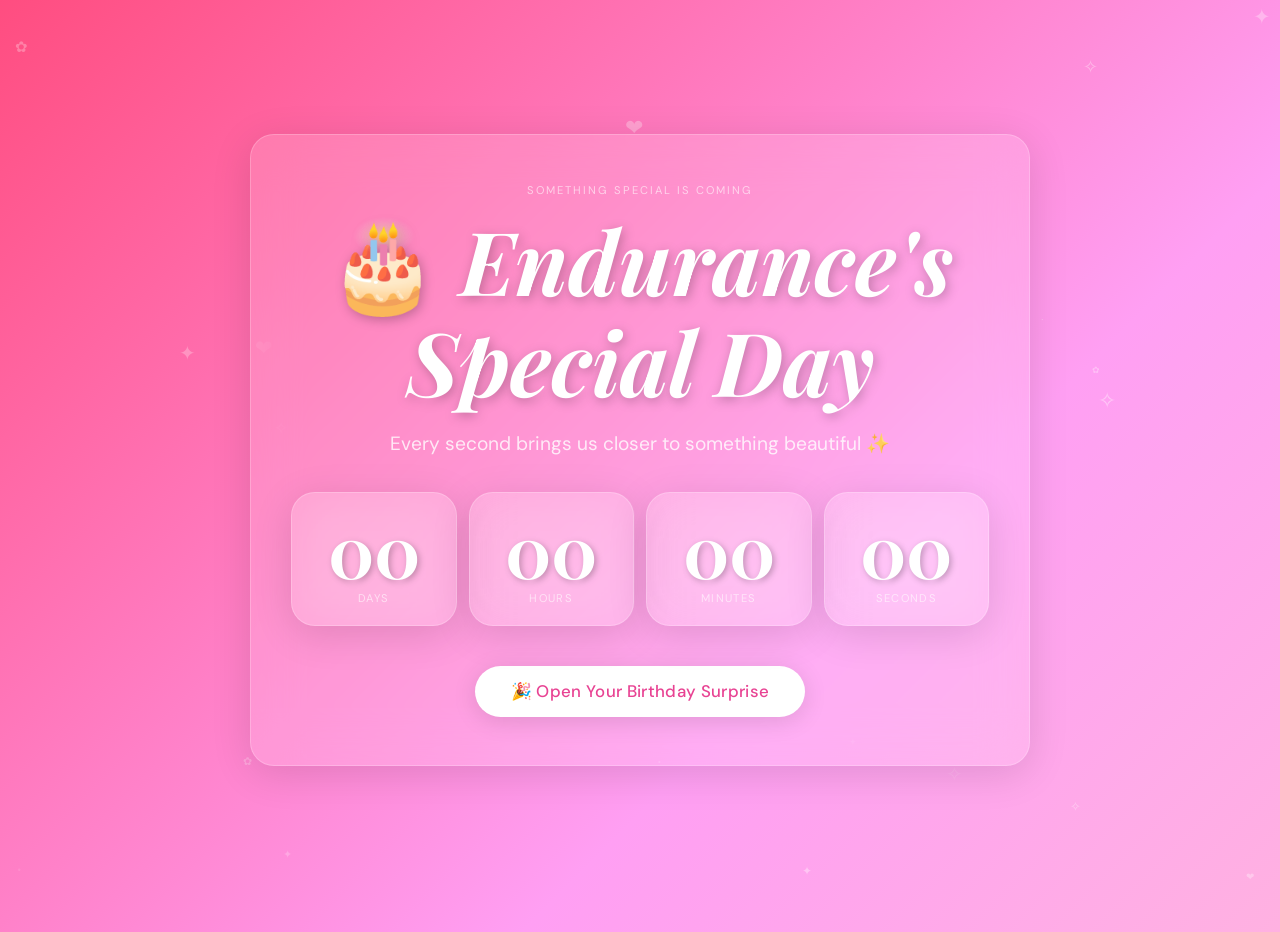
==== index.html @ 4feb328f "made some changes to the photo galary" ====
<!DOCTYPE html>
<html lang="en">
<head>
  <meta charset="UTF-8" />
  <meta name="viewport" content="width=device-width, initial-scale=1.0" />
  <title>Happy Birthday Endurance 🎂</title>
  <script src="https://cdn.tailwindcss.com"></script>
  <script src="https://cdn.jsdelivr.net/npm/canvas-confetti@1.9.3/dist/confetti.browser.min.js"></script>
  <link href="https://fonts.googleapis.com/css2?family=Playfair+Display:ital,wght@0,700;1,700&family=DM+Sans:wght@400;500&display=swap" rel="stylesheet" />
  <link rel="stylesheet" href="style.css" />
</head>
<body>

  <!-- ░░ BACKGROUND MUSIC ░░ -->
  <audio id="bgMusic" loop>
    <source src="assets/music.mp3" type="audio/mpeg" />
  </audio>

  <!-- ░░ PARTICLES LAYER (shared, always behind) ░░ -->
  <canvas id="particles" aria-hidden="true"></canvas>

  <!-- ░░ PAGE TRANSITION OVERLAY ░░ -->
  <div id="overlay" aria-hidden="true"></div>

  <!-- ░░ LIGHTBOX ░░ -->
  <div id="lightbox" aria-modal="true" role="dialog">
    <button id="lightbox-close" aria-label="Close">✕</button>
    <img id="lightbox-img" src="" alt="" />
    <p id="lightbox-caption"></p>
  </div>

  <!-- ════════════════════════════════════════
       VIEW 1 — COUNTDOWN
  ════════════════════════════════════════ -->
  <section id="view-countdown" class="view active">
    <div class="glass-card card-center">

      <p class="eyebrow">something special is coming</p>
      <h1 class="display-title">
        <span style="font-style:normal;">🎂</span> Endurance's<br/>Special Day
      </h1>
      <p class="subtitle">Every second brings us closer to something beautiful ✨</p>

      <div class="countdown-grid">
        <div class="clock-block glass-card">
          <span id="days" class="clock-num">00</span>
          <span class="clock-label">days</span>
        </div>
        <div class="clock-block glass-card">
          <span id="hours" class="clock-num">00</span>
          <span class="clock-label">hours</span>
        </div>
        <div class="clock-block glass-card">
          <span id="minutes" class="clock-num">00</span>
          <span class="clock-label">minutes</span>
        </div>
        <div class="clock-block glass-card pulse">
          <span id="seconds" class="clock-num">00</span>
          <span class="clock-label">seconds</span>
        </div>
      </div>

      <!-- Only visible on birthday -->
      <div id="enter-wrap" class="hidden" style="margin-top:2.5rem;">
        <button class="main-btn" onclick="App.go('reveal')">
          🎉 Open Your Birthday Surprise
        </button>
      </div>

    </div>
  </section>

  <!-- ════════════════════════════════════════
       VIEW 2 — REVEAL
  ════════════════════════════════════════ -->
  <section id="view-reveal" class="view">
    <div class="glass-card card-center text-center">

      <p class="eyebrow">today is the day</p>
      <h1 class="display-title hero-name">
        Happy Birthday,<br/>To The Love Of My Life <span style="font-style:normal;">❤️</span>
      </h1>
      <p class="subtitle" style="max-width:520px; margin: 0 auto 2.5rem;">
        You deserve every good thing this world has to offer.
        Today is entirely, beautifully yours.
      </p>
      <button class="main-btn" onclick="App.go('memories')">
        Open Your Surprise ✨
      </button>

    </div>
  </section>

  <!-- ════════════════════════════════════════
       VIEW 3 — MEMORY CARDS
  ════════════════════════════════════════ -->
  <section id="view-memories" class="view">
    <div class="view-inner">

      <p class="eyebrow text-center">a few things worth saying</p>
      <h2 class="section-title text-center">Beautiful Things About You ✨</h2>

      <div class="cards-grid">

        <div class="memory-card glass-card stagger-1">
          <span class="card-emoji">💖</span>
          <h3 class="card-heading">Your Smile</h3>
          <p class="card-body">Your smile isn't just something I see, it's something I feel. It has this quiet way of softening everything around it, like the world pauses for a second just to admire it. It's honest, rare, and effortlessly beautiful, the kind of smile that makes someone remember you even in your absence. ❤️</p>
        </div>

        <div class="memory-card glass-card stagger-2">
          <span class="card-emoji">🌸</span>
          <h3 class="card-heading">Your Heart</h3>
          <p class="card-body">You have a heart that loves deeply and cares sincerely, and that's rare. In a world where people pretend so much, you remain genuine, kind, and effortlessly beautiful from the inside out.</p>
        </div>

        <div class="memory-card glass-card stagger-3">
          <span class="card-emoji">✨</span>
          <h3 class="card-heading">Your Future</h3>
          <p class="card-body">There's something about you that makes me certain your future will be amazing. You deserve a life filled with happiness, success, peace, and the kind of love that never makes you question your worth.</p>
        </div>

        <div class="memory-card glass-card stagger-4">
          <span class="card-emoji">💪</span>
          <h3 class="card-heading">Your Strength</h3>
          <p class="card-body">You are stronger than you think. Even when life tests you, you still find a way to rise, to smile, and to keep moving forward. That strength in you is quietly inspiring.</p>
        </div>

        <div class="memory-card glass-card stagger-5">
          <span class="card-emoji">🤣</span>
          <h3 class="card-heading">Your Humour</h3>
          <p class="card-body">One thing about you? You make life feel easy. Your humour, your playful energy, and the way you make me laugh create moments I never want to forget.</p>
        </div>

        <div class="memory-card glass-card stagger-6">
          <span class="card-emoji">🎂</span>
          <h3 class="card-heading">Simply You</h3>
          <p class="card-body">And beyond all these things, simply you. The way you exist, love, smile, think, and care makes you unforgettable. There's nobody else like you, Agbo. ❤️</p>
        </div>

      </div>

      <div class="text-center" style="margin-top: 3rem;">
        <button class="main-btn" onclick="App.go('gallery')">
          Continue the Journey 📸
        </button>
      </div>

    </div>
  </section>

  <!-- ════════════════════════════════════════
       VIEW 4 — PHOTO GALLERY
  ════════════════════════════════════════ -->
  <section id="view-gallery" class="view">
    <div class="view-inner">

      <p class="eyebrow text-center">a walk down memory lane</p>
      <h2 class="section-title text-center">Few Of My Favourite Photos Of You <span style="font-style:normal;">📸</span></h2>

      <div class="gallery-grid">

        <div class="polaroid glass-card stagger-1" style="--rotate: -3deg;">
          <img src="./birthday pics/IMG-20260113-WA0033.jpg" alt="Memory 1" />
          <p class="polaroid-caption">Most beautiful girl in the world <span style="font-style:normal;">🥰</span></p>
        </div>

        <div class="polaroid glass-card stagger-2" style="--rotate: 2deg;">
          <img src="./birthday pics/IMG-20251225-WA0008~2.jpg" alt="Memory 2" />
          <p class="polaroid-caption">Smiles that last forever <span style="font-style:normal;">✨</span></p>
        </div>

        <div class="polaroid glass-card stagger-3" style="--rotate: -1.5deg;">
          <img src="./birthday pics/IMG-20250411-WA0018.jpg" alt="Memory 3" />
          <p class="polaroid-caption">Lol, what were you looking at? <span style="font-style:normal;">🤣</span></p>
        </div>

        <div class="polaroid glass-card stagger-4" style="--rotate: 3deg;">
          <img src="./birthday pics/IMG-20251210-WA0012.jpg" alt="Memory 4" />
          <p class="polaroid-caption">Still my favourite picture <span style="font-style:normal;">🌹</span></p>
        </div>

        <div class="polaroid glass-card stagger-5" style="--rotate: -2deg;">
          <img src="./birthday pics/IMG-20260410-WA0002~2-2.jpg" alt="Memory 5" />
          <p class="polaroid-caption">I have this as your contact photo <span style="font-style:normal;">❤️</span></p>
        </div>

        <div class="polaroid glass-card stagger-6" style="--rotate: 1deg;">
          <img src="./birthday pics/IMG-20260522-WA0003~2.jpg" alt="Memory 6" />
          <p class="polaroid-caption">Just do your thing babe, there's nobody hotter <span style="font-style:normal;">😘</span></p>
        </div>

        <div class="polaroid glass-card stagger-6" style="--rotate: 1deg;">
          <img src="./birthday pics/IMG-20260522-WA0003~2.jpg" alt="Memory 6" />
          <p class="polaroid-caption">Just do your thing babe, there's nobody hotter <span style="font-style:normal;">😘</span></p>
        </div>

        <div class="polaroid glass-card stagger-6" style="--rotate: 1deg;">
          <img src="./birthday pics/IMG-20260522-WA0003~2.jpg" alt="Memory 6" />
          <p class="polaroid-caption">Just do your thing babe, there's nobody hotter <span style="font-style:normal;">😘</span></p>
        </div>

      </div>

      <div class="text-center" style="margin-top: 3.5rem;">
        <button class="main-btn" onclick="App.go('letter')">
          One Last Thing 💌
        </button>
      </div>

    </div>
  </section>

  <!-- ════════════════════════════════════════
       VIEW 5 — FINAL LETTER
  ════════════════════════════════════════ -->
  <section id="view-letter" class="view letter-view">
    <div class="glass-card card-center text-center letter-card">

      <p class="eyebrow">from me, to you</p>
      <h2 class="section-title">A Little Note <span style="font-style:normal;">💌</span></h2>

      <div class="letter-body">
        <p>I want this to be simple and honest, from me to you.</p>
        <p>
          Out of everyone I've ever met, you're the one who stands out
          in a way I can't ignore or replace. You're my one and only,
          not just because of how you look, but because of how you make
          me feel when I talk to you, think about you, or even just
          see you happy.
        </p>
        <p>I choose you, genuinely and consistently. And I don't say that lightly.</p>
        <p>
          You mean so much to me, and I hope today reminds you
          just how special you are, not just to the world,
          but to me especially. <span style="font-style:normal;">❤️🎂</span>
        </p>
        <p>Happy Birthday <span style="font-style:normal;">❤️</span></p>
      </div>

      <p class="letter-sign">with love, always<br/>Kelvin <span style="font-style:normal;">❤️</span></p>

      <button class="main-btn ghost-btn" style="margin-top:2.5rem;" onclick="App.celebrate()">
        🎊 Celebrate Again!
      </button>

    </div>
  </section>

  <script src="app.js"></script>
</body>
</html>
---- style.css ----
/* ═══════════════════════════════════════════
   RESET & BASE
═══════════════════════════════════════════ */
*, *::before, *::after {
  margin: 0;
  padding: 0;
  box-sizing: border-box;
  -webkit-tap-highlight-color: transparent;
}

:root {
  --font-display: 'Playfair Display', Georgia, serif;
  --font-body:    'DM Sans', system-ui, sans-serif;
  --glass-bg:     rgba(255, 255, 255, 0.15);
  --glass-border: rgba(255, 255, 255, 0.22);
  --glass-blur:   blur(24px);
  --white:        #ffffff;
  --white-80:     rgba(255, 255, 255, 0.8);
  --white-60:     rgba(255, 255, 255, 0.6);
  --white-40:     rgba(255, 255, 255, 0.4);
  --shadow:       0 8px 40px rgba(0, 0, 0, 0.12);
  --transition:   0.55s cubic-bezier(0.4, 0, 0.2, 1);
}

html {
  scroll-behavior: smooth;
  -webkit-text-size-adjust: 100%;
}

body {
  font-family: var(--font-body);
  background: linear-gradient(-45deg, #ff6b9d, #ff8fab, #ffb3c6, #ff6b6b, #ffc2d1, #ff9ff3, #ff4d80);
  background-size: 400% 400%;
  animation: gradientShift 15s ease infinite;
  min-height: 100vh;
  min-height: 100dvh;
  overflow-x: hidden;
}

@keyframes gradientShift {
  0%   { background-position: 0% 50%; }
  50%  { background-position: 100% 50%; }
  100% { background-position: 0% 50%; }
}


/* ═══════════════════════════════════════════
   PARTICLES CANVAS
═══════════════════════════════════════════ */
#particles {
  position: fixed;
  inset: 0;
  pointer-events: none;
  z-index: 0;
}


/* ═══════════════════════════════════════════
   PAGE TRANSITION OVERLAY
═══════════════════════════════════════════ */
#overlay {
  position: fixed;
  inset: 0;
  background: rgba(255, 255, 255, 0);
  pointer-events: none;
  z-index: 100;
  transition: background 0.35s ease;
}

#overlay.flash {
  background: rgba(255, 255, 255, 0.55);
}


/* ═══════════════════════════════════════════
   VIEW SYSTEM
═══════════════════════════════════════════ */
.view {
  position: absolute;
  inset: 0;
  min-height: 100vh;
  min-height: 100dvh;
  display: flex;
  align-items: center;
  justify-content: center;
  padding: 1.5rem 1rem;
  padding-left:  max(1rem, env(safe-area-inset-left));
  padding-right: max(1rem, env(safe-area-inset-right));
  z-index: 1;
  opacity: 0;
  transform: translateY(32px);
  pointer-events: none;
  transition: opacity var(--transition), transform var(--transition);
  overflow-y: auto;
  overflow-x: hidden;
  -webkit-overflow-scrolling: touch;
}

.view.active {
  opacity: 1;
  transform: translateY(0);
  pointer-events: auto;
}

.view.exit {
  opacity: 0;
  transform: translateY(-32px);
  pointer-events: none;
}

#view-memories,
#view-gallery {
  align-items: flex-start;
  padding-top: 3rem;
  padding-bottom: 5rem;
}


/* ═══════════════════════════════════════════
   GLASSMORPHISM CARD
═══════════════════════════════════════════ */
.glass-card {
  background: var(--glass-bg);
  backdrop-filter: var(--glass-blur);
  -webkit-backdrop-filter: var(--glass-blur);
  border-radius: 24px;
  border: 1px solid var(--glass-border);
  box-shadow: var(--shadow);
}

.card-center {
  width: 100%;
  max-width: 780px;
  padding: 3rem 2.5rem;
  text-align: center;
}

.view-inner {
  width: 100%;
  max-width: 1100px;
}


/* ═══════════════════════════════════════════
   TYPOGRAPHY
═══════════════════════════════════════════ */
.eyebrow {
  font-family: var(--font-body);
  font-size: 0.7rem;
  letter-spacing: 0.18em;
  text-transform: uppercase;
  color: var(--white-60);
  margin-bottom: 0.75rem;
}

.display-title {
  font-family: var(--font-display);
  font-style: italic;
  font-size: clamp(2rem, 7vw, 5.5rem);
  color: var(--white);
  text-shadow: 2px 3px 12px rgba(0,0,0,0.25);
  line-height: 1.15;
  margin-bottom: 1rem;
}

.hero-name {
  font-size: clamp(2.2rem, 8vw, 6.5rem);
}

.section-title {
  font-family: var(--font-display);
  font-style: italic;
  font-size: clamp(1.6rem, 5vw, 3.2rem);
  color: var(--white);
  text-shadow: 2px 2px 8px rgba(0,0,0,0.2);
  margin-bottom: 2rem;
  line-height: 1.2;
}

.subtitle {
  font-size: clamp(0.95rem, 2.5vw, 1.2rem);
  color: var(--white-80);
  line-height: 1.7;
  margin-bottom: 2rem;
}


/* ═══════════════════════════════════════════
   COUNTDOWN
═══════════════════════════════════════════ */
.countdown-grid {
  display: grid;
  grid-template-columns: repeat(4, 1fr);
  gap: 0.75rem;
  margin-top: 0.5rem;
}

.clock-block {
  display: flex;
  flex-direction: column;
  align-items: center;
  justify-content: center;
  padding: 1.25rem 0.5rem;
  gap: 0.35rem;
}

.clock-num {
  font-family: var(--font-display);
  font-size: clamp(2rem, 8vw, 4.5rem);
  color: var(--white);
  text-shadow: 2px 2px 6px rgba(0,0,0,0.25);
  line-height: 1;
  font-weight: 700;
}

.clock-label {
  font-size: clamp(0.55rem, 1.5vw, 0.7rem);
  letter-spacing: 0.12em;
  text-transform: uppercase;
  color: var(--white-60);
}

.pulse .clock-num {
  animation: pulse 2s ease-in-out infinite;
}

@keyframes pulse {
  0%, 100% { opacity: 1; }
  50%       { opacity: 0.65; }
}

.float {
  animation: float 4s ease-in-out infinite;
}

@keyframes float {
  0%, 100% { transform: translateY(0); }
  50%       { transform: translateY(-10px); }
}


/* ═══════════════════════════════════════════
   BUTTONS
═══════════════════════════════════════════ */
.main-btn {
  display: inline-block;
  background: var(--white);
  color: #e84393;
  padding: 0.9rem 2.25rem;
  min-height: 48px;
  border-radius: 999px;
  font-family: var(--font-body);
  font-size: clamp(0.95rem, 2.5vw, 1.05rem);
  font-weight: 500;
  letter-spacing: 0.02em;
  border: none;
  cursor: pointer;
  box-shadow: 0 4px 24px rgba(0,0,0,0.12);
  transition: transform 0.25s ease, box-shadow 0.25s ease;
  white-space: nowrap;
}

@media (hover: hover) {
  .main-btn:hover {
    transform: scale(1.06) translateY(-2px);
    box-shadow: 0 8px 32px rgba(0,0,0,0.18);
  }
}

.main-btn:active {
  transform: scale(0.96);
}

.ghost-btn {
  background: rgba(255,255,255,0.2);
  color: var(--white);
  border: 1.5px solid rgba(255,255,255,0.4);
}

@media (hover: hover) {
  .ghost-btn:hover {
    background: rgba(255,255,255,0.32);
  }
}

.hidden {
  display: none !important;
}


/* ═══════════════════════════════════════════
   MEMORY CARDS
═══════════════════════════════════════════ */
.cards-grid {
  display: grid;
  grid-template-columns: repeat(auto-fit, minmax(min(280px, 100%), 1fr));
  gap: 1.25rem;
}

.memory-card {
  padding: 1.75rem 1.5rem;
  text-align: center;
  color: var(--white);
  opacity: 0;
  transform: translateY(24px);
  transition: transform 0.35s ease, box-shadow 0.35s ease, opacity 0.5s ease;
}

.memory-card.visible {
  opacity: 1;
  transform: translateY(0);
}

@media (hover: hover) {
  .memory-card:hover {
    transform: translateY(-8px) scale(1.02);
    box-shadow: 0 16px 48px rgba(0,0,0,0.18);
  }
}

.card-emoji {
  display: block;
  font-size: 2.5rem;
  margin-bottom: 0.75rem;
}

.card-heading {
  font-family: var(--font-display);
  font-style: italic;
  font-size: clamp(1.2rem, 3.5vw, 1.5rem);
  color: var(--white);
  margin-bottom: 0.6rem;
}

.card-body {
  font-size: clamp(0.875rem, 2vw, 0.95rem);
  color: var(--white-80);
  line-height: 1.75;
}

.stagger-1 { transition-delay: 0.05s; }
.stagger-2 { transition-delay: 0.15s; }
.stagger-3 { transition-delay: 0.25s; }
.stagger-4 { transition-delay: 0.35s; }
.stagger-5 { transition-delay: 0.45s; }
.stagger-6 { transition-delay: 0.55s; }


/* ═══════════════════════════════════════════
   PHOTO GALLERY — POLAROID STYLE
═══════════════════════════════════════════ */
.gallery-grid {
  display: grid;
  grid-template-columns: repeat(auto-fit, minmax(min(240px, 100%), 1fr));
  gap: 1.5rem;
}

.polaroid {
  padding: 0.875rem 0.875rem 1.25rem;
  transform: rotate(var(--rotate, 0deg));
  opacity: 0;
  transition: transform 0.4s ease, box-shadow 0.4s ease, opacity 0.5s ease;
  will-change: transform;
  cursor: pointer;
}

.polaroid.visible {
  opacity: 1;
}

@media (hover: hover) {
  .polaroid:hover {
    transform: rotate(0deg) scale(1.05) translateY(-6px);
    box-shadow: 0 20px 56px rgba(0,0,0,0.22);
    z-index: 2;
  }
}

.polaroid:active {
  transform: rotate(0deg) scale(0.97);
}

/* The actual photo inside a polaroid */
.polaroid img {
  width: 100%;
  aspect-ratio: 4/3;
  border-radius: 12px;
  object-fit: cover;
  display: block;
}

/* Placeholder when no real photo yet */
.photo-placeholder {
  width: 100%;
  aspect-ratio: 4/3;
  background: rgba(255,255,255,0.1);
  display: flex;
  flex-direction: column;
  align-items: center;
  justify-content: center;
  gap: 0.5rem;
  font-size: 2rem;
  border-radius: 12px;
}

.photo-placeholder span {
  font-size: 0.65rem;
  font-family: var(--font-body);
  color: var(--white-60);
  letter-spacing: 0.1em;
}

.polaroid-caption {
  color: var(--white-80);
  font-size: 0.875rem;
  text-align: center;
  margin-top: 0.875rem;
  font-style: italic;
  line-height: 1.5;
}


/* ═══════════════════════════════════════════
   LIGHTBOX
═══════════════════════════════════════════ */
#lightbox {
  position: fixed;
  inset: 0;
  background: rgba(0, 0, 0, 0.92);
  z-index: 200;
  display: flex;
  flex-direction: column;
  align-items: center;
  justify-content: center;
  padding: 2rem 1.5rem;
  gap: 1rem;
  opacity: 0;
  pointer-events: none;
  transition: opacity 0.3s ease;
}

#lightbox.open {
  opacity: 1;
  pointer-events: auto;
}

#lightbox-img {
  max-width: 100%;
  max-height: 75vh;
  border-radius: 16px;
  object-fit: contain;
  box-shadow: 0 8px 60px rgba(0,0,0,0.6);
  transform: scale(0.92);
  transition: transform 0.35s cubic-bezier(0.34, 1.56, 0.64, 1);
}

#lightbox.open #lightbox-img {
  transform: scale(1);
}

#lightbox-caption {
  color: rgba(255,255,255,0.75);
  font-family: var(--font-display);
  font-style: italic;
  font-size: 1rem;
  text-align: center;
}

#lightbox-close {
  position: absolute;
  top: 1.25rem;
  right: 1.5rem;
  background: rgba(255,255,255,0.15);
  border: 1px solid rgba(255,255,255,0.25);
  color: white;
  font-size: 1.1rem;
  width: 44px;
  height: 44px;
  border-radius: 50%;
  cursor: pointer;
  display: flex;
  align-items: center;
  justify-content: center;
  transition: background 0.2s ease;
}

#lightbox-close:hover {
  background: rgba(255,255,255,0.28);
}


/* ═══════════════════════════════════════════
   FINAL LETTER
═══════════════════════════════════════════ */
.letter-view {
  /* Slight dim overlay to calm the energy */
  background: rgba(0,0,0,0.15);
}

.letter-card {
  max-width: 640px;
}

.letter-body {
  display: flex;
  flex-direction: column;
  gap: 1.5rem;
  margin: 1rem 0 0.5rem;
}

.letter-body p {
  font-family: var(--font-display);
  font-style: italic;
  font-size: clamp(1.1rem, 2.5vw, 1.4rem);
  color: var(--white);
  line-height: 1.4;
  text-shadow: 1px 1px 4px rgba(0,0,0,0.2);
}

.letter-sign {
  font-family: var(--font-display);
  font-style: italic;
  font-size: 1.1rem;
  color: var(--white-60);
  margin-top: 2rem;
}


/* ═══════════════════════════════════════════
   RESPONSIVE — MOBILE
═══════════════════════════════════════════ */

/* Small phones */
@media (max-width: 380px) {
  .card-center { padding: 2rem 1.25rem; border-radius: 18px; }
  .countdown-grid { gap: 0.5rem; }
  .clock-block { padding: 1rem 0.25rem; }
  .main-btn { padding: 0.875rem 1.5rem; font-size: 0.9rem; }
}

/* Regular phones */
@media (max-width: 640px) {
  .card-center { padding: 2.25rem 1.5rem; }
  .cards-grid { grid-template-columns: 1fr; }
  .gallery-grid { grid-template-columns: 1fr 1fr; gap: 0.875rem; }
  .polaroid { --rotate: 0deg !important; }
  #view-memories, #view-gallery { padding-top: 2rem; padding-bottom: 4rem; }
  .letter-body { text-align: center; }
  .letter-sign { text-align: center; }
}

/* Landscape phones */
@media (max-height: 500px) and (orientation: landscape) {
  .view { align-items: flex-start; padding-top: 1.5rem; padding-bottom: 2rem; }
  .display-title { font-size: clamp(1.6rem, 5vw, 3rem); margin-bottom: 0.5rem; }
  .subtitle { margin-bottom: 1rem; }
  .countdown-grid { gap: 0.5rem; }
  .clock-block { padding: 0.75rem 0.5rem; }
}
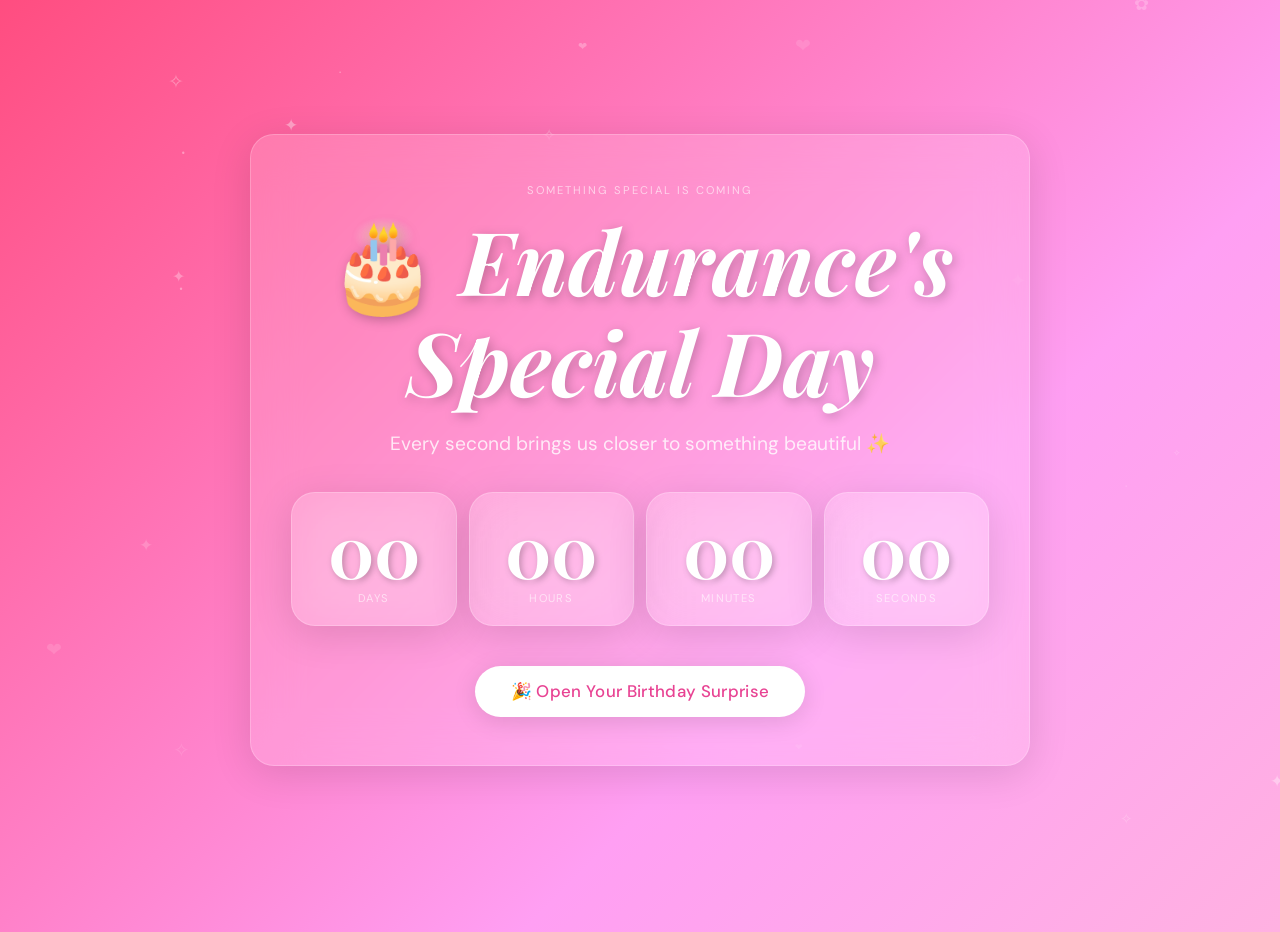
==== commit da635050: "made some few changes and added a temporal song" ====
--- a/index.html
+++ b/index.html
@@ -13,7 +13,7 @@
 
   <!-- ░░ BACKGROUND MUSIC ░░ -->
   <audio id="bgMusic" loop>
-    <source src="assets/music.mp3" type="audio/mpeg" />
+    <source src="assets/Rybeena - Spaghetti.mp3" type="audio/mpeg" />
   </audio>
 
   <!-- ░░ PARTICLES LAYER (shared, always behind) ░░ -->
@@ -191,13 +191,13 @@
         </div>
 
         <div class="polaroid glass-card stagger-6" style="--rotate: 1deg;">
-          <img src="./birthday pics/IMG-20260522-WA0003~2.jpg" alt="Memory 6" />
-          <p class="polaroid-caption">Just do your thing babe, there's nobody hotter <span style="font-style:normal;">😘</span></p>
+          <img src="./birthday pics/IMG-20260124-WA0047.jpg" alt="Memory 7" />
+          <p class="polaroid-caption">Soft heart, strong mind, beautiful soul <span style="font-style:normal;">👸🏽</span></p>
         </div>
 
         <div class="polaroid glass-card stagger-6" style="--rotate: 1deg;">
-          <img src="./birthday pics/IMG-20260522-WA0003~2.jpg" alt="Memory 6" />
-          <p class="polaroid-caption">Just do your thing babe, there's nobody hotter <span style="font-style:normal;">😘</span></p>
+          <img src="./birthday pics/IMG-20250216-WA0014.jpg" alt="Memory 8" />
+          <p class="polaroid-caption">Lol, you know i had to throw this one in here <span style="font-style:normal;">😜</span></p>
         </div>
 
       </div>
@@ -235,14 +235,19 @@
           just how special you are, not just to the world,
           but to me especially. <span style="font-style:normal;">❤️🎂</span>
         </p>
-        <p>Happy Birthday <span style="font-style:normal;">❤️</span></p>
+        <p>Happy Birthday My Love <span style="font-style:normal;">❤️</span></p>
       </div>
 
       <p class="letter-sign">with love, always<br/>Kelvin <span style="font-style:normal;">❤️</span></p>
 
-      <button class="main-btn ghost-btn" style="margin-top:2.5rem;" onclick="App.celebrate()">
-        🎊 Celebrate Again!
-      </button>
+      <div style="margin-top:2.5rem; display:flex; flex-wrap:wrap; gap:1rem; justify-content:center;">
+        <button class="main-btn ghost-btn" id="musicToggle" onclick="App.toggleMusic()">
+          ⏸ Pause Music
+        </button>
+        <button class="main-btn ghost-btn" onclick="App.celebrate()">
+          🎊 Celebrate Again!
+        </button>
+      </div>
 
     </div>
   </section>
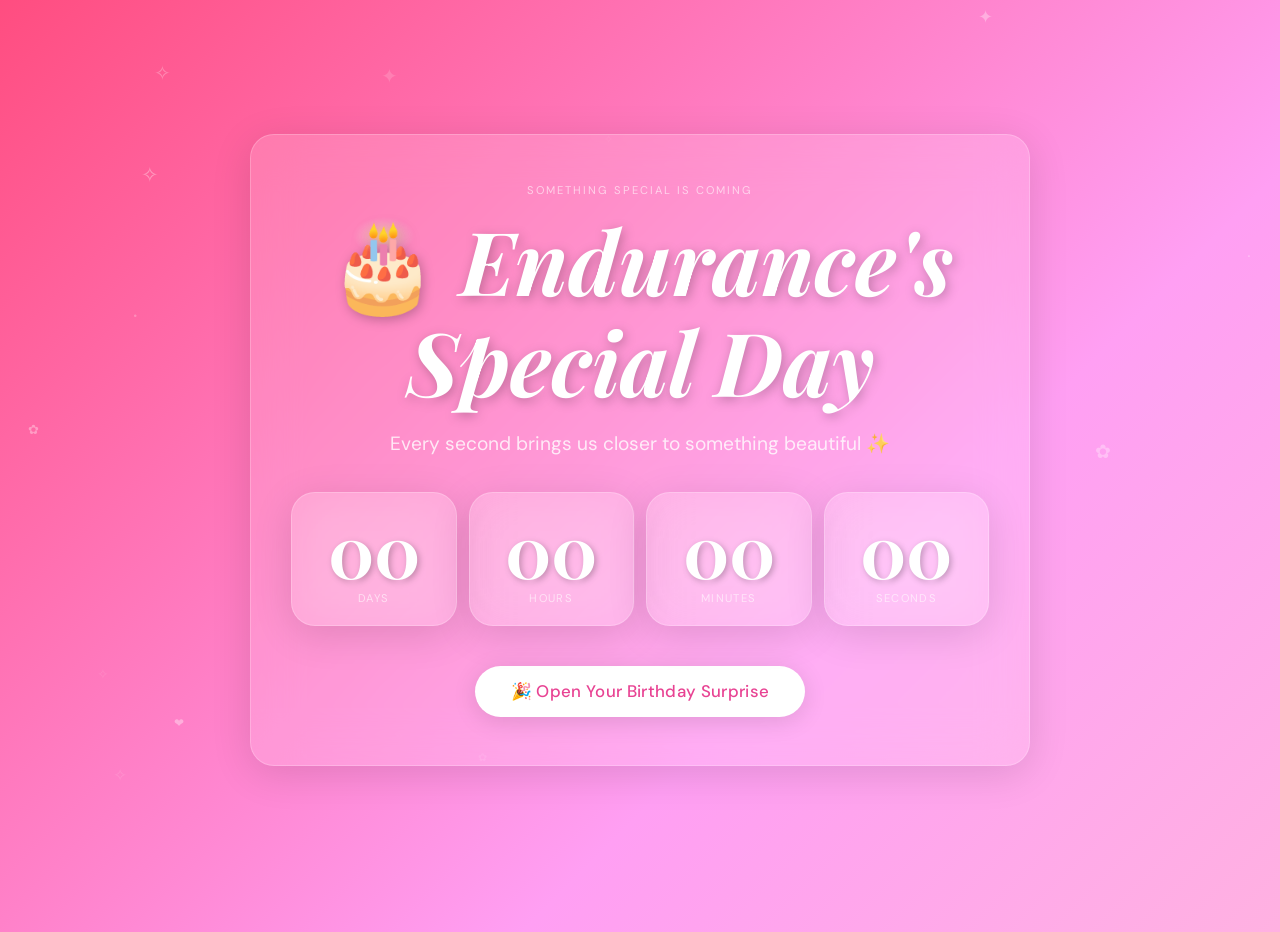
==== commit 0fb82f75: "removed the loop in the music" ====
--- a/index.html
+++ b/index.html
@@ -12,7 +12,7 @@
 <body>
 
   <!-- ░░ BACKGROUND MUSIC ░░ -->
-  <audio id="bgMusic" loop>
+  <audio id="bgMusic">
     <source src="assets/Rybeena - Spaghetti.mp3" type="audio/mpeg" />
   </audio>
 
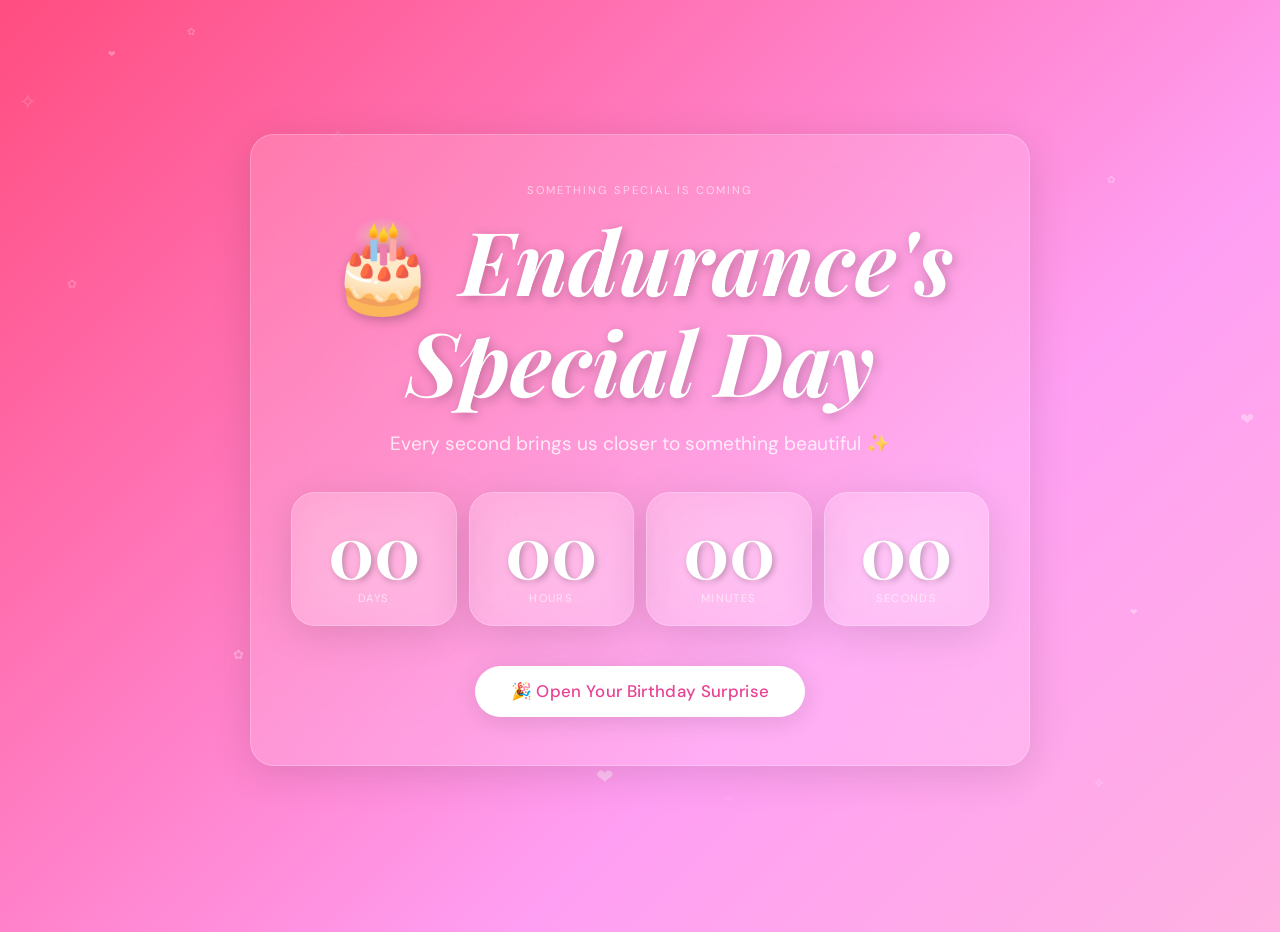
==== commit 48936ea0: "fixed the viewport issue with the last page" ====
--- a/index.html
+++ b/index.html
@@ -12,9 +12,9 @@
 <body>
 
   <!-- ░░ BACKGROUND MUSIC ░░ -->
-  <audio id="bgMusic">
+  <!-- <audio id="bgMusic">
     <source src="assets/Rybeena - Spaghetti.mp3" type="audio/mpeg" />
-  </audio>
+  </audio> -->
 
   <!-- ░░ PARTICLES LAYER (shared, always behind) ░░ -->
   <canvas id="particles" aria-hidden="true"></canvas>
@@ -240,7 +240,7 @@
 
       <p class="letter-sign">with love, always<br/>Kelvin <span style="font-style:normal;">❤️</span></p>
 
-      <div style="margin-top:2.5rem; display:flex; flex-wrap:wrap; gap:1rem; justify-content:center;">
+      <div style="margin-top:2rem; display:flex; flex-wrap:wrap; gap:0.5rem; justify-content:center;">
         <button class="main-btn ghost-btn" id="musicToggle" onclick="App.toggleMusic()">
           ⏸ Pause Music
         </button>
--- a/style.css
+++ b/style.css
@@ -504,7 +504,7 @@
 .letter-body {
   display: flex;
   flex-direction: column;
-  gap: 1.5rem;
+  gap: 1.1rem;
   margin: 1rem 0 0.5rem;
 }
 
@@ -540,7 +540,7 @@
 
 /* Regular phones */
 @media (max-width: 640px) {
-  .card-center { padding: 2.25rem 1.5rem; }
+  .card-center { padding: 2rem 1rem; }
   .cards-grid { grid-template-columns: 1fr; }
   .gallery-grid { grid-template-columns: 1fr 1fr; gap: 0.875rem; }
   .polaroid { --rotate: 0deg !important; }
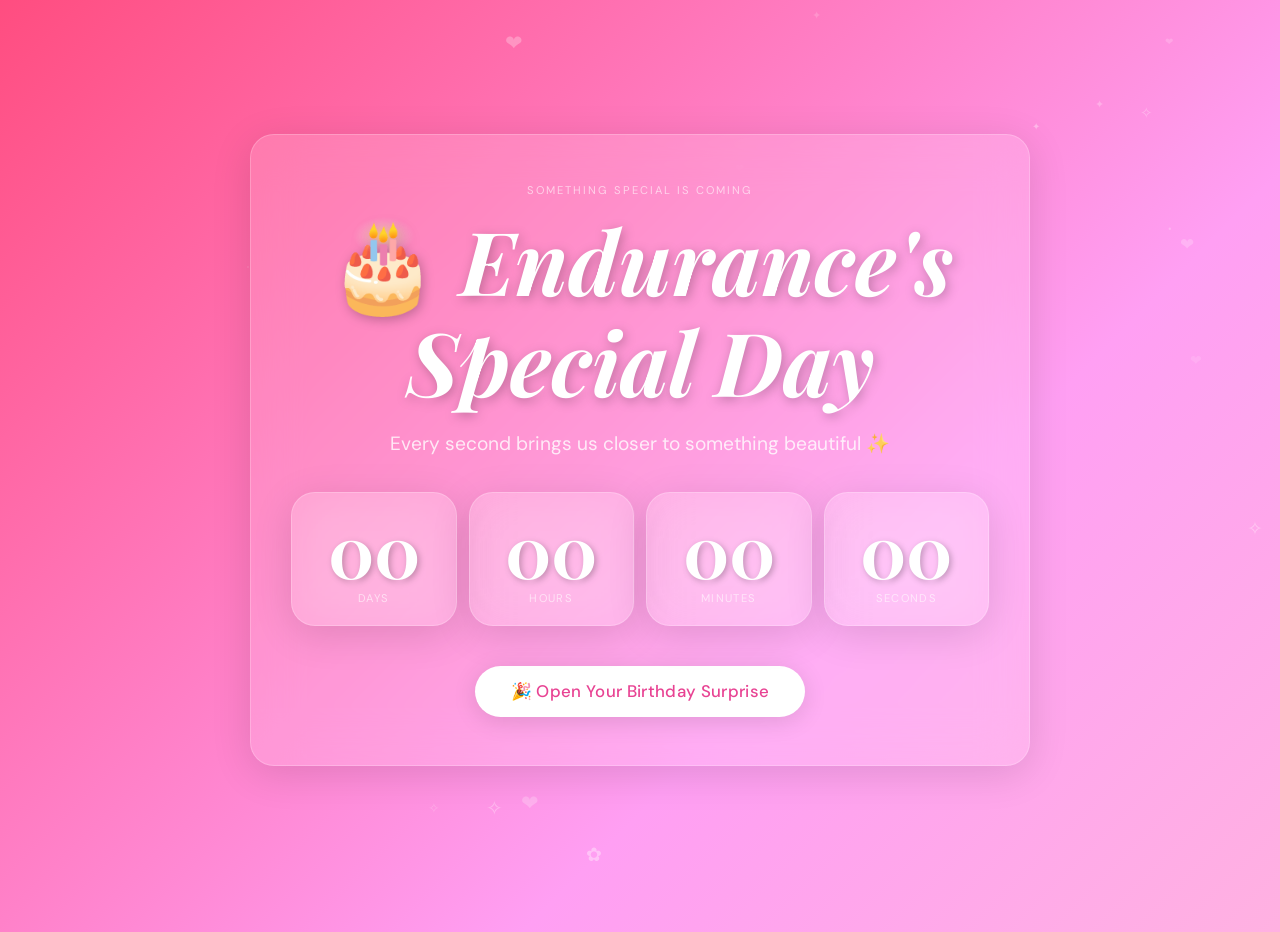
==== commit 00668ed3: "test" ====
--- a/index.html
+++ b/index.html
@@ -7,7 +7,7 @@
   <script src="https://cdn.tailwindcss.com"></script>
   <script src="https://cdn.jsdelivr.net/npm/canvas-confetti@1.9.3/dist/confetti.browser.min.js"></script>
   <link href="https://fonts.googleapis.com/css2?family=Playfair+Display:ital,wght@0,700;1,700&family=DM+Sans:wght@400;500&display=swap" rel="stylesheet" />
-  <link rel="stylesheet" href="style.css" />
+  <link rel="stylesheet" href="style (1).css" />
 </head>
 <body>
 
@@ -240,7 +240,7 @@
 
       <p class="letter-sign">with love, always<br/>Kelvin <span style="font-style:normal;">❤️</span></p>
 
-      <div style="margin-top:2rem; display:flex; flex-wrap:wrap; gap:0.5rem; justify-content:center;">
+      <div style="margin-top:2.5rem; display:flex; flex-wrap:wrap; gap:1rem; justify-content:center;">
         <button class="main-btn ghost-btn" id="musicToggle" onclick="App.toggleMusic()">
           ⏸ Pause Music
         </button>
--- a/style (1).css
+++ b/style (1).css
@@ -0,0 +1,634 @@
+/* ═══════════════════════════════════════════
+   RESET & BASE
+═══════════════════════════════════════════ */
+*, *::before, *::after {
+  margin: 0;
+  padding: 0;
+  box-sizing: border-box;
+  -webkit-tap-highlight-color: transparent;
+}
+
+:root {
+  --font-display: 'Playfair Display', Georgia, serif;
+  --font-body:    'DM Sans', system-ui, sans-serif;
+  --glass-bg:     rgba(255, 255, 255, 0.15);
+  --glass-border: rgba(255, 255, 255, 0.22);
+  --glass-blur:   blur(24px);
+  --white:        #ffffff;
+  --white-80:     rgba(255, 255, 255, 0.8);
+  --white-60:     rgba(255, 255, 255, 0.6);
+  --white-40:     rgba(255, 255, 255, 0.4);
+  --shadow:       0 8px 40px rgba(0, 0, 0, 0.12);
+  --transition:   0.55s cubic-bezier(0.4, 0, 0.2, 1);
+}
+
+html {
+  scroll-behavior: smooth;
+  -webkit-text-size-adjust: 100%;
+}
+
+body {
+  font-family: var(--font-body);
+  background: linear-gradient(-45deg, #ff6b9d, #ff8fab, #ffb3c6, #ff6b6b, #ffc2d1, #ff9ff3, #ff4d80);
+  background-size: 400% 400%;
+  animation: gradientShift 15s ease infinite;
+  min-height: 100vh;
+  min-height: 100dvh;
+  overflow-x: hidden;
+}
+
+@keyframes gradientShift {
+  0%   { background-position: 0% 50%; }
+  50%  { background-position: 100% 50%; }
+  100% { background-position: 0% 50%; }
+}
+
+
+/* ═══════════════════════════════════════════
+   PARTICLES CANVAS
+═══════════════════════════════════════════ */
+#particles {
+  position: fixed;
+  inset: 0;
+  pointer-events: none;
+  z-index: 0;
+}
+
+
+/* ═══════════════════════════════════════════
+   PAGE TRANSITION OVERLAY
+═══════════════════════════════════════════ */
+#overlay {
+  position: fixed;
+  inset: 0;
+  background: rgba(255, 255, 255, 0);
+  pointer-events: none;
+  z-index: 100;
+  transition: background 0.35s ease;
+}
+
+#overlay.flash {
+  background: rgba(255, 255, 255, 0.55);
+}
+
+
+/* ═══════════════════════════════════════════
+   VIEW SYSTEM
+═══════════════════════════════════════════ */
+.view {
+  position: absolute;
+  inset: 0;
+  min-height: 100vh;
+  min-height: 100dvh;
+  display: flex;
+  align-items: center;
+  justify-content: center;
+  padding: 1.5rem 1rem;
+  padding-left:  max(1rem, env(safe-area-inset-left));
+  padding-right: max(1rem, env(safe-area-inset-right));
+  z-index: 1;
+  opacity: 0;
+  transform: translateY(32px);
+  pointer-events: none;
+  transition: opacity var(--transition), transform var(--transition);
+  overflow-y: auto;
+  overflow-x: hidden;
+  -webkit-overflow-scrolling: touch;
+}
+
+.view.active {
+  opacity: 1;
+  transform: translateY(0);
+  pointer-events: auto;
+}
+
+.view.exit {
+  opacity: 0;
+  transform: translateY(-32px);
+  pointer-events: none;
+}
+
+#view-memories,
+#view-gallery {
+  align-items: flex-start;
+  padding-top: 3rem;
+  padding-bottom: 5rem;
+}
+
+
+/* ═══════════════════════════════════════════
+   GLASSMORPHISM CARD
+═══════════════════════════════════════════ */
+.glass-card {
+  background: var(--glass-bg);
+  backdrop-filter: var(--glass-blur);
+  -webkit-backdrop-filter: var(--glass-blur);
+  border-radius: 24px;
+  border: 1px solid var(--glass-border);
+  box-shadow: var(--shadow);
+}
+
+.card-center {
+  width: 100%;
+  max-width: 780px;
+  padding: 3rem 2.5rem;
+  text-align: center;
+}
+
+.view-inner {
+  width: 100%;
+  max-width: 1100px;
+}
+
+
+/* ═══════════════════════════════════════════
+   TYPOGRAPHY
+═══════════════════════════════════════════ */
+.eyebrow {
+  font-family: var(--font-body);
+  font-size: 0.7rem;
+  letter-spacing: 0.18em;
+  text-transform: uppercase;
+  color: var(--white-60);
+  margin-bottom: 0.75rem;
+}
+
+.display-title {
+  font-family: var(--font-display);
+  font-style: italic;
+  font-size: clamp(2rem, 7vw, 5.5rem);
+  color: var(--white);
+  text-shadow: 2px 3px 12px rgba(0,0,0,0.25);
+  line-height: 1.15;
+  margin-bottom: 1rem;
+}
+
+.hero-name {
+  font-size: clamp(2.2rem, 8vw, 6.5rem);
+}
+
+.section-title {
+  font-family: var(--font-display);
+  font-style: italic;
+  font-size: clamp(1.6rem, 5vw, 3.2rem);
+  color: var(--white);
+  text-shadow: 2px 2px 8px rgba(0,0,0,0.2);
+  margin-bottom: 2rem;
+  line-height: 1.2;
+}
+
+.subtitle {
+  font-size: clamp(0.95rem, 2.5vw, 1.2rem);
+  color: var(--white-80);
+  line-height: 1.7;
+  margin-bottom: 2rem;
+}
+
+
+/* ═══════════════════════════════════════════
+   COUNTDOWN
+═══════════════════════════════════════════ */
+.countdown-grid {
+  display: grid;
+  grid-template-columns: repeat(4, 1fr);
+  gap: 0.75rem;
+  margin-top: 0.5rem;
+}
+
+.clock-block {
+  display: flex;
+  flex-direction: column;
+  align-items: center;
+  justify-content: center;
+  padding: 1.25rem 0.5rem;
+  gap: 0.35rem;
+}
+
+.clock-num {
+  font-family: var(--font-display);
+  font-size: clamp(2rem, 8vw, 4.5rem);
+  color: var(--white);
+  text-shadow: 2px 2px 6px rgba(0,0,0,0.25);
+  line-height: 1;
+  font-weight: 700;
+}
+
+.clock-label {
+  font-size: clamp(0.55rem, 1.5vw, 0.7rem);
+  letter-spacing: 0.12em;
+  text-transform: uppercase;
+  color: var(--white-60);
+}
+
+.pulse .clock-num {
+  animation: pulse 2s ease-in-out infinite;
+}
+
+@keyframes pulse {
+  0%, 100% { opacity: 1; }
+  50%       { opacity: 0.65; }
+}
+
+.float {
+  animation: float 4s ease-in-out infinite;
+}
+
+@keyframes float {
+  0%, 100% { transform: translateY(0); }
+  50%       { transform: translateY(-10px); }
+}
+
+
+/* ═══════════════════════════════════════════
+   BUTTONS
+═══════════════════════════════════════════ */
+.main-btn {
+  display: inline-block;
+  background: var(--white);
+  color: #e84393;
+  padding: 0.9rem 2.25rem;
+  min-height: 48px;
+  border-radius: 999px;
+  font-family: var(--font-body);
+  font-size: clamp(0.95rem, 2.5vw, 1.05rem);
+  font-weight: 500;
+  letter-spacing: 0.02em;
+  border: none;
+  cursor: pointer;
+  box-shadow: 0 4px 24px rgba(0,0,0,0.12);
+  transition: transform 0.25s ease, box-shadow 0.25s ease;
+  white-space: nowrap;
+}
+
+@media (hover: hover) {
+  .main-btn:hover {
+    transform: scale(1.06) translateY(-2px);
+    box-shadow: 0 8px 32px rgba(0,0,0,0.18);
+  }
+}
+
+.main-btn:active {
+  transform: scale(0.96);
+}
+
+.ghost-btn {
+  background: rgba(255,255,255,0.2);
+  color: var(--white);
+  border: 1.5px solid rgba(255,255,255,0.4);
+}
+
+@media (hover: hover) {
+  .ghost-btn:hover {
+    background: rgba(255,255,255,0.32);
+  }
+}
+
+.hidden {
+  display: none !important;
+}
+
+
+/* ═══════════════════════════════════════════
+   MEMORY CARDS
+═══════════════════════════════════════════ */
+.cards-grid {
+  display: grid;
+  grid-template-columns: repeat(auto-fit, minmax(min(280px, 100%), 1fr));
+  gap: 1.25rem;
+}
+
+.memory-card {
+  padding: 1.75rem 1.5rem;
+  text-align: center;
+  color: var(--white);
+  opacity: 0;
+  transform: translateY(24px);
+  transition: transform 0.35s ease, box-shadow 0.35s ease, opacity 0.5s ease;
+}
+
+.memory-card.visible {
+  opacity: 1;
+  transform: translateY(0);
+}
+
+@media (hover: hover) {
+  .memory-card:hover {
+    transform: translateY(-8px) scale(1.02);
+    box-shadow: 0 16px 48px rgba(0,0,0,0.18);
+  }
+}
+
+.card-emoji {
+  display: block;
+  font-size: 2.5rem;
+  margin-bottom: 0.75rem;
+}
+
+.card-heading {
+  font-family: var(--font-display);
+  font-style: italic;
+  font-size: clamp(1.2rem, 3.5vw, 1.5rem);
+  color: var(--white);
+  margin-bottom: 0.6rem;
+}
+
+.card-body {
+  font-size: clamp(0.875rem, 2vw, 0.95rem);
+  color: var(--white-80);
+  line-height: 1.75;
+}
+
+.stagger-1 { transition-delay: 0.05s; }
+.stagger-2 { transition-delay: 0.15s; }
+.stagger-3 { transition-delay: 0.25s; }
+.stagger-4 { transition-delay: 0.35s; }
+.stagger-5 { transition-delay: 0.45s; }
+.stagger-6 { transition-delay: 0.55s; }
+
+
+/* ═══════════════════════════════════════════
+   PHOTO GALLERY — POLAROID STYLE
+═══════════════════════════════════════════ */
+.gallery-grid {
+  display: grid;
+  grid-template-columns: repeat(auto-fit, minmax(min(240px, 100%), 1fr));
+  gap: 1.5rem;
+}
+
+.polaroid {
+  padding: 0.875rem 0.875rem 1.25rem;
+  transform: rotate(var(--rotate, 0deg));
+  opacity: 0;
+  transition: transform 0.4s ease, box-shadow 0.4s ease, opacity 0.5s ease;
+  will-change: transform;
+  cursor: pointer;
+}
+
+.polaroid.visible {
+  opacity: 1;
+}
+
+@media (hover: hover) {
+  .polaroid:hover {
+    transform: rotate(0deg) scale(1.05) translateY(-6px);
+    box-shadow: 0 20px 56px rgba(0,0,0,0.22);
+    z-index: 2;
+  }
+}
+
+.polaroid:active {
+  transform: rotate(0deg) scale(0.97);
+}
+
+.polaroid img {
+  width: 100%;
+  aspect-ratio: 4/3;
+  border-radius: 12px;
+  object-fit: cover;
+  display: block;
+}
+
+.photo-placeholder {
+  width: 100%;
+  aspect-ratio: 4/3;
+  background: rgba(255,255,255,0.1);
+  display: flex;
+  flex-direction: column;
+  align-items: center;
+  justify-content: center;
+  gap: 0.5rem;
+  font-size: 2rem;
+  border-radius: 12px;
+}
+
+.photo-placeholder span {
+  font-size: 0.65rem;
+  font-family: var(--font-body);
+  color: var(--white-60);
+  letter-spacing: 0.1em;
+}
+
+.polaroid-caption {
+  color: var(--white-80);
+  font-size: 0.875rem;
+  text-align: center;
+  margin-top: 0.875rem;
+  font-style: italic;
+  line-height: 1.5;
+}
+
+
+/* ═══════════════════════════════════════════
+   LIGHTBOX
+═══════════════════════════════════════════ */
+#lightbox {
+  position: fixed;
+  inset: 0;
+  background: rgba(0, 0, 0, 0.92);
+  z-index: 200;
+  display: flex;
+  flex-direction: column;
+  align-items: center;
+  justify-content: center;
+  padding: 2rem 1.5rem;
+  gap: 1rem;
+  opacity: 0;
+  pointer-events: none;
+  transition: opacity 0.3s ease;
+}
+
+#lightbox.open {
+  opacity: 1;
+  pointer-events: auto;
+}
+
+#lightbox-img {
+  max-width: 100%;
+  max-height: 75vh;
+  border-radius: 16px;
+  object-fit: contain;
+  box-shadow: 0 8px 60px rgba(0,0,0,0.6);
+  transform: scale(0.92);
+  transition: transform 0.35s cubic-bezier(0.34, 1.56, 0.64, 1);
+}
+
+#lightbox.open #lightbox-img {
+  transform: scale(1);
+}
+
+#lightbox-caption {
+  color: rgba(255,255,255,0.75);
+  font-family: var(--font-display);
+  font-style: italic;
+  font-size: 1rem;
+  text-align: center;
+}
+
+#lightbox-close {
+  position: absolute;
+  top: 1.25rem;
+  right: 1.5rem;
+  background: rgba(255,255,255,0.15);
+  border: 1px solid rgba(255,255,255,0.25);
+  color: white;
+  font-size: 1.1rem;
+  width: 44px;
+  height: 44px;
+  border-radius: 50%;
+  cursor: pointer;
+  display: flex;
+  align-items: center;
+  justify-content: center;
+  transition: background 0.2s ease;
+}
+
+#lightbox-close:hover {
+  background: rgba(255,255,255,0.28);
+}
+
+
+/* ═══════════════════════════════════════════
+   FINAL LETTER
+═══════════════════════════════════════════ */
+.letter-view {
+  background: rgba(0,0,0,0.15);
+  align-items: center;
+  padding-top: 2rem;
+  padding-bottom: 3rem;
+}
+
+.letter-card {
+  max-width: 640px;
+  padding: 2.5rem 2rem;
+}
+
+.letter-body {
+  display: flex;
+  flex-direction: column;
+  gap: 1.25rem;
+  margin: 1rem 0 0.5rem;
+}
+
+.letter-body p {
+  font-family: var(--font-display);
+  font-style: italic;
+  font-size: clamp(1rem, 2.8vw, 1.35rem);
+  color: var(--white);
+  line-height: 1.65;
+  text-shadow: 1px 1px 4px rgba(0,0,0,0.2);
+}
+
+.letter-sign {
+  font-family: var(--font-display);
+  font-style: italic;
+  font-size: 1.1rem;
+  color: var(--white-60);
+  margin-top: 1.5rem;
+  line-height: 1.6;
+}
+
+
+/* ═══════════════════════════════════════════
+   RESPONSIVE — MOBILE
+═══════════════════════════════════════════ */
+
+/* Small phones */
+@media (max-width: 380px) {
+  .card-center { padding: 2rem 1.25rem; border-radius: 18px; }
+  .countdown-grid { gap: 0.5rem; }
+  .clock-block { padding: 1rem 0.25rem; }
+  .main-btn { padding: 0.875rem 1.5rem; font-size: 0.9rem; }
+}
+
+/* Regular phones */
+@media (max-width: 640px) {
+  .card-center { padding: 2.25rem 1.5rem; }
+  .cards-grid { grid-template-columns: 1fr; }
+  .gallery-grid { grid-template-columns: 1fr 1fr; gap: 0.875rem; }
+  .polaroid { --rotate: 0deg !important; }
+  #view-memories, #view-gallery { padding-top: 2rem; padding-bottom: 4rem; }
+  .letter-body { text-align: center; }
+  .letter-sign { text-align: center; }
+}
+
+/* Landscape phones */
+@media (max-height: 500px) and (orientation: landscape) {
+  .view { align-items: flex-start; padding-top: 1.5rem; padding-bottom: 2rem; }
+  .display-title { font-size: clamp(1.6rem, 5vw, 3rem); margin-bottom: 0.5rem; }
+  .subtitle { margin-bottom: 1rem; }
+  .countdown-grid { gap: 0.5rem; }
+  .clock-block { padding: 0.75rem 0.5rem; }
+}
+
+/* ── Letter page: small phones (≤ 480px) ── */
+@media (max-width: 480px) {
+  .letter-card {
+    padding: 1.75rem 1.25rem 2rem;
+    border-radius: 20px;
+  }
+
+  .letter-view .section-title {
+    font-size: clamp(1.3rem, 6vw, 1.8rem);
+    margin-bottom: 0.75rem;
+  }
+
+  .letter-view .eyebrow {
+    font-size: 0.65rem;
+  }
+
+  .letter-body {
+    gap: 1rem;
+    margin: 0.75rem 0 0.25rem;
+    text-align: left;
+  }
+
+  .letter-body p {
+    font-size: clamp(0.95rem, 4vw, 1.05rem);
+    line-height: 1.7;
+  }
+
+  .letter-sign {
+    font-size: 1rem;
+    margin-top: 1.25rem;
+    text-align: left;
+  }
+
+  /* Stack buttons full-width */
+  .letter-card .btn-row {
+    flex-direction: column !important;
+    align-items: stretch !important;
+    gap: 0.75rem !important;
+    margin-top: 1.75rem !important;
+  }
+
+  .letter-card .btn-row .main-btn {
+    width: 100%;
+    text-align: center;
+  }
+}
+
+/* ── Letter page: short viewports (landscape / notched) ── */
+@media (max-height: 680px) {
+  .letter-view {
+    align-items: flex-start;
+    padding-top: 1.5rem;
+    padding-bottom: 2rem;
+  }
+
+  .letter-card {
+    padding: 1.5rem 1.25rem 1.75rem;
+  }
+
+  .letter-body {
+    gap: 0.875rem;
+  }
+
+  .letter-body p {
+    font-size: 0.95rem;
+    line-height: 1.6;
+  }
+
+  .letter-sign {
+    margin-top: 1rem;
+  }
+}
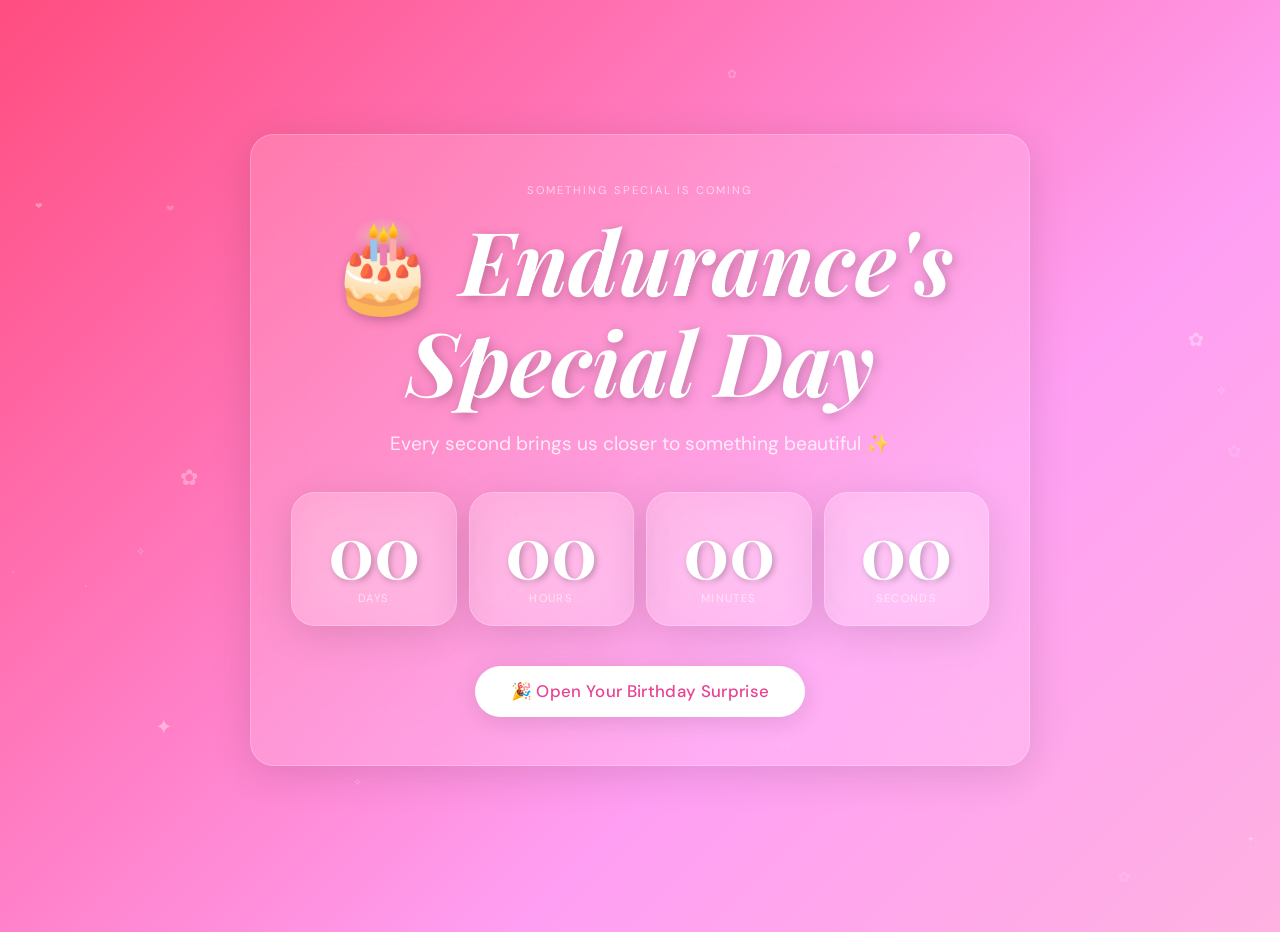
==== commit 5e33684c: "made fixes to the last page on the viewport" ====
--- a/index.html
+++ b/index.html
@@ -7,14 +7,14 @@
   <script src="https://cdn.tailwindcss.com"></script>
   <script src="https://cdn.jsdelivr.net/npm/canvas-confetti@1.9.3/dist/confetti.browser.min.js"></script>
   <link href="https://fonts.googleapis.com/css2?family=Playfair+Display:ital,wght@0,700;1,700&family=DM+Sans:wght@400;500&display=swap" rel="stylesheet" />
-  <link rel="stylesheet" href="style (1).css" />
+  <link rel="stylesheet" href="style (3).css" />
 </head>
 <body>
 
   <!-- ░░ BACKGROUND MUSIC ░░ -->
-  <!-- <audio id="bgMusic">
-    <source src="assets/Rybeena - Spaghetti.mp3" type="audio/mpeg" />
-  </audio> -->
+  <audio id="bgMusic">
+    <source src="assets/Chris Brown - With You.mp3" type="audio/mpeg" />
+  </audio>
 
   <!-- ░░ PARTICLES LAYER (shared, always behind) ░░ -->
   <canvas id="particles" aria-hidden="true"></canvas>
--- a/style (3).css
+++ b/style (3).css
@@ -0,0 +1,666 @@
+/* ═══════════════════════════════════════════
+   RESET & BASE
+═══════════════════════════════════════════ */
+*, *::before, *::after {
+  margin: 0;
+  padding: 0;
+  box-sizing: border-box;
+  -webkit-tap-highlight-color: transparent;
+}
+
+:root {
+  --font-display: 'Playfair Display', Georgia, serif;
+  --font-body:    'DM Sans', system-ui, sans-serif;
+  --glass-bg:     rgba(255, 255, 255, 0.15);
+  --glass-border: rgba(255, 255, 255, 0.22);
+  --glass-blur:   blur(24px);
+  --white:        #ffffff;
+  --white-80:     rgba(255, 255, 255, 0.8);
+  --white-60:     rgba(255, 255, 255, 0.6);
+  --white-40:     rgba(255, 255, 255, 0.4);
+  --shadow:       0 8px 40px rgba(0, 0, 0, 0.12);
+  --transition:   0.55s cubic-bezier(0.4, 0, 0.2, 1);
+}
+
+html {
+  scroll-behavior: smooth;
+  -webkit-text-size-adjust: 100%;
+}
+
+body {
+  font-family: var(--font-body);
+  background: linear-gradient(-45deg, #ff6b9d, #ff8fab, #ffb3c6, #ff6b6b, #ffc2d1, #ff9ff3, #ff4d80);
+  background-size: 400% 400%;
+  animation: gradientShift 15s ease infinite;
+  min-height: 100vh;
+  min-height: 100dvh;
+  overflow-x: hidden;
+}
+
+@keyframes gradientShift {
+  0%   { background-position: 0% 50%; }
+  50%  { background-position: 100% 50%; }
+  100% { background-position: 0% 50%; }
+}
+
+
+/* ═══════════════════════════════════════════
+   PARTICLES CANVAS
+═══════════════════════════════════════════ */
+#particles {
+  position: fixed;
+  inset: 0;
+  pointer-events: none;
+  z-index: 0;
+}
+
+
+/* ═══════════════════════════════════════════
+   PAGE TRANSITION OVERLAY
+═══════════════════════════════════════════ */
+#overlay {
+  position: fixed;
+  inset: 0;
+  background: rgba(255, 255, 255, 0);
+  pointer-events: none;
+  z-index: 100;
+  transition: background 0.35s ease;
+}
+
+#overlay.flash {
+  background: rgba(255, 255, 255, 0.55);
+}
+
+
+/* ═══════════════════════════════════════════
+   VIEW SYSTEM
+═══════════════════════════════════════════ */
+.view {
+  position: absolute;
+  inset: 0;
+  min-height: 100vh;
+  min-height: 100dvh;
+  display: flex;
+  align-items: center;
+  justify-content: center;
+  padding: 1.5rem 1rem;
+  padding-left:  max(1rem, env(safe-area-inset-left));
+  padding-right: max(1rem, env(safe-area-inset-right));
+  z-index: 1;
+  opacity: 0;
+  transform: translateY(32px);
+  pointer-events: none;
+  transition: opacity var(--transition), transform var(--transition);
+  overflow-y: auto;
+  overflow-x: hidden;
+  -webkit-overflow-scrolling: touch;
+}
+
+.view.active {
+  opacity: 1;
+  transform: translateY(0);
+  pointer-events: auto;
+}
+
+.view.exit {
+  opacity: 0;
+  transform: translateY(-32px);
+  pointer-events: none;
+}
+
+#view-memories,
+#view-gallery {
+  align-items: flex-start;
+  padding-top: 3rem;
+  padding-bottom: 5rem;
+}
+
+
+/* ═══════════════════════════════════════════
+   GLASSMORPHISM CARD
+═══════════════════════════════════════════ */
+.glass-card {
+  background: var(--glass-bg);
+  backdrop-filter: var(--glass-blur);
+  -webkit-backdrop-filter: var(--glass-blur);
+  border-radius: 24px;
+  border: 1px solid var(--glass-border);
+  box-shadow: var(--shadow);
+}
+
+.card-center {
+  width: 100%;
+  max-width: 780px;
+  padding: 3rem 2.5rem;
+  text-align: center;
+}
+
+.view-inner {
+  width: 100%;
+  max-width: 1100px;
+}
+
+
+/* ═══════════════════════════════════════════
+   TYPOGRAPHY
+═══════════════════════════════════════════ */
+.eyebrow {
+  font-family: var(--font-body);
+  font-size: 0.7rem;
+  letter-spacing: 0.18em;
+  text-transform: uppercase;
+  color: var(--white-60);
+  margin-bottom: 0.75rem;
+}
+
+.display-title {
+  font-family: var(--font-display);
+  font-style: italic;
+  font-size: clamp(2rem, 7vw, 5.5rem);
+  color: var(--white);
+  text-shadow: 2px 3px 12px rgba(0,0,0,0.25);
+  line-height: 1.15;
+  margin-bottom: 1rem;
+}
+
+.hero-name {
+  font-size: clamp(2.2rem, 8vw, 6.5rem);
+}
+
+.section-title {
+  font-family: var(--font-display);
+  font-style: italic;
+  font-size: clamp(1.6rem, 5vw, 3.2rem);
+  color: var(--white);
+  text-shadow: 2px 2px 8px rgba(0,0,0,0.2);
+  margin-bottom: 2rem;
+  line-height: 1.2;
+}
+
+.subtitle {
+  font-size: clamp(0.95rem, 2.5vw, 1.2rem);
+  color: var(--white-80);
+  line-height: 1.7;
+  margin-bottom: 2rem;
+}
+
+
+/* ═══════════════════════════════════════════
+   COUNTDOWN
+═══════════════════════════════════════════ */
+.countdown-grid {
+  display: grid;
+  grid-template-columns: repeat(4, 1fr);
+  gap: 0.75rem;
+  margin-top: 0.5rem;
+}
+
+.clock-block {
+  display: flex;
+  flex-direction: column;
+  align-items: center;
+  justify-content: center;
+  padding: 1.25rem 0.5rem;
+  gap: 0.35rem;
+}
+
+.clock-num {
+  font-family: var(--font-display);
+  font-size: clamp(2rem, 8vw, 4.5rem);
+  color: var(--white);
+  text-shadow: 2px 2px 6px rgba(0,0,0,0.25);
+  line-height: 1;
+  font-weight: 700;
+}
+
+.clock-label {
+  font-size: clamp(0.55rem, 1.5vw, 0.7rem);
+  letter-spacing: 0.12em;
+  text-transform: uppercase;
+  color: var(--white-60);
+}
+
+.pulse .clock-num {
+  animation: pulse 2s ease-in-out infinite;
+}
+
+@keyframes pulse {
+  0%, 100% { opacity: 1; }
+  50%       { opacity: 0.65; }
+}
+
+.float {
+  animation: float 4s ease-in-out infinite;
+}
+
+@keyframes float {
+  0%, 100% { transform: translateY(0); }
+  50%       { transform: translateY(-10px); }
+}
+
+
+/* ═══════════════════════════════════════════
+   BUTTONS
+═══════════════════════════════════════════ */
+.main-btn {
+  display: inline-block;
+  background: var(--white);
+  color: #e84393;
+  padding: 0.9rem 2.25rem;
+  min-height: 48px;
+  border-radius: 999px;
+  font-family: var(--font-body);
+  font-size: clamp(0.95rem, 2.5vw, 1.05rem);
+  font-weight: 500;
+  letter-spacing: 0.02em;
+  border: none;
+  cursor: pointer;
+  box-shadow: 0 4px 24px rgba(0,0,0,0.12);
+  transition: transform 0.25s ease, box-shadow 0.25s ease;
+  white-space: nowrap;
+}
+
+@media (hover: hover) {
+  .main-btn:hover {
+    transform: scale(1.06) translateY(-2px);
+    box-shadow: 0 8px 32px rgba(0,0,0,0.18);
+  }
+}
+
+.main-btn:active {
+  transform: scale(0.96);
+}
+
+.ghost-btn {
+  background: rgba(255,255,255,0.2);
+  color: var(--white);
+  border: 1.5px solid rgba(255,255,255,0.4);
+}
+
+@media (hover: hover) {
+  .ghost-btn:hover {
+    background: rgba(255,255,255,0.32);
+  }
+}
+
+.hidden {
+  display: none !important;
+}
+
+
+/* ═══════════════════════════════════════════
+   MEMORY CARDS
+═══════════════════════════════════════════ */
+.cards-grid {
+  display: grid;
+  grid-template-columns: repeat(auto-fit, minmax(min(280px, 100%), 1fr));
+  gap: 1.25rem;
+}
+
+.memory-card {
+  padding: 1.75rem 1.5rem;
+  text-align: center;
+  color: var(--white);
+  opacity: 0;
+  transform: translateY(24px);
+  transition: transform 0.35s ease, box-shadow 0.35s ease, opacity 0.5s ease;
+}
+
+.memory-card.visible {
+  opacity: 1;
+  transform: translateY(0);
+}
+
+@media (hover: hover) {
+  .memory-card:hover {
+    transform: translateY(-8px) scale(1.02);
+    box-shadow: 0 16px 48px rgba(0,0,0,0.18);
+  }
+}
+
+.card-emoji {
+  display: block;
+  font-size: 2.5rem;
+  margin-bottom: 0.75rem;
+}
+
+.card-heading {
+  font-family: var(--font-display);
+  font-style: italic;
+  font-size: clamp(1.2rem, 3.5vw, 1.5rem);
+  color: var(--white);
+  margin-bottom: 0.6rem;
+}
+
+.card-body {
+  font-size: clamp(0.875rem, 2vw, 0.95rem);
+  color: var(--white-80);
+  line-height: 1.75;
+}
+
+.stagger-1 { transition-delay: 0.05s; }
+.stagger-2 { transition-delay: 0.15s; }
+.stagger-3 { transition-delay: 0.25s; }
+.stagger-4 { transition-delay: 0.35s; }
+.stagger-5 { transition-delay: 0.45s; }
+.stagger-6 { transition-delay: 0.55s; }
+
+
+/* ═══════════════════════════════════════════
+   PHOTO GALLERY — POLAROID STYLE
+═══════════════════════════════════════════ */
+.gallery-grid {
+  display: grid;
+  grid-template-columns: repeat(auto-fit, minmax(min(240px, 100%), 1fr));
+  gap: 1.5rem;
+}
+
+.polaroid {
+  padding: 0.875rem 0.875rem 1.25rem;
+  transform: rotate(var(--rotate, 0deg));
+  opacity: 0;
+  transition: transform 0.4s ease, box-shadow 0.4s ease, opacity 0.5s ease;
+  will-change: transform;
+  cursor: pointer;
+}
+
+.polaroid.visible {
+  opacity: 1;
+}
+
+@media (hover: hover) {
+  .polaroid:hover {
+    transform: rotate(0deg) scale(1.05) translateY(-6px);
+    box-shadow: 0 20px 56px rgba(0,0,0,0.22);
+    z-index: 2;
+  }
+}
+
+.polaroid:active {
+  transform: rotate(0deg) scale(0.97);
+}
+
+.polaroid img {
+  width: 100%;
+  aspect-ratio: 4/3;
+  border-radius: 12px;
+  object-fit: cover;
+  display: block;
+}
+
+.photo-placeholder {
+  width: 100%;
+  aspect-ratio: 4/3;
+  background: rgba(255,255,255,0.1);
+  display: flex;
+  flex-direction: column;
+  align-items: center;
+  justify-content: center;
+  gap: 0.5rem;
+  font-size: 2rem;
+  border-radius: 12px;
+}
+
+.photo-placeholder span {
+  font-size: 0.65rem;
+  font-family: var(--font-body);
+  color: var(--white-60);
+  letter-spacing: 0.1em;
+}
+
+.polaroid-caption {
+  color: var(--white-80);
+  font-size: 0.875rem;
+  text-align: center;
+  margin-top: 0.875rem;
+  font-style: italic;
+  line-height: 1.5;
+}
+
+
+/* ═══════════════════════════════════════════
+   LIGHTBOX
+═══════════════════════════════════════════ */
+#lightbox {
+  position: fixed;
+  inset: 0;
+  background: rgba(0, 0, 0, 0.92);
+  z-index: 200;
+  display: flex;
+  flex-direction: column;
+  align-items: center;
+  justify-content: center;
+  padding: 2rem 1.5rem;
+  gap: 1rem;
+  opacity: 0;
+  pointer-events: none;
+  transition: opacity 0.3s ease;
+}
+
+#lightbox.open {
+  opacity: 1;
+  pointer-events: auto;
+}
+
+#lightbox-img {
+  max-width: 100%;
+  max-height: 75vh;
+  border-radius: 16px;
+  object-fit: contain;
+  box-shadow: 0 8px 60px rgba(0,0,0,0.6);
+  transform: scale(0.92);
+  transition: transform 0.35s cubic-bezier(0.34, 1.56, 0.64, 1);
+}
+
+#lightbox.open #lightbox-img {
+  transform: scale(1);
+}
+
+#lightbox-caption {
+  color: rgba(255,255,255,0.75);
+  font-family: var(--font-display);
+  font-style: italic;
+  font-size: 1rem;
+  text-align: center;
+}
+
+#lightbox-close {
+  position: absolute;
+  top: 1.25rem;
+  right: 1.5rem;
+  background: rgba(255,255,255,0.15);
+  border: 1px solid rgba(255,255,255,0.25);
+  color: white;
+  font-size: 1.1rem;
+  width: 44px;
+  height: 44px;
+  border-radius: 50%;
+  cursor: pointer;
+  display: flex;
+  align-items: center;
+  justify-content: center;
+  transition: background 0.2s ease;
+}
+
+#lightbox-close:hover {
+  background: rgba(255,255,255,0.28);
+}
+
+
+/* ═══════════════════════════════════════════
+   FINAL LETTER
+═══════════════════════════════════════════ */
+#view-letter {
+  align-items: flex-start;
+  justify-content: center;
+  padding-top: 3rem;
+  padding-bottom: 3rem;
+}
+
+/* On tall enough screens, vertically centre the card */
+@media (min-height: 800px) {
+  #view-letter {
+    align-items: center;
+  }
+}
+
+.letter-card {
+  /* Override .card-center's 780px cap — letter reads better narrower */
+  max-width: 600px;
+  width: 100%;
+  padding: 3rem 3rem;
+  text-align: center;
+}
+
+.letter-body {
+  display: flex;
+  flex-direction: column;
+  gap: 1.4rem;
+  margin: 1.25rem 0 0.75rem;
+  text-align: center;
+}
+
+.letter-body p {
+  font-family: var(--font-display);
+  font-style: italic;
+  font-size: clamp(1.05rem, 1.8vw, 1.3rem);
+  color: var(--white);
+  line-height: 1.75;
+  text-shadow: 1px 1px 4px rgba(0,0,0,0.2);
+}
+
+.letter-sign {
+  font-family: var(--font-display);
+  font-style: italic;
+  font-size: 1.15rem;
+  color: var(--white-60);
+  margin-top: 2rem;
+  line-height: 1.6;
+  text-align: center;
+}
+
+.btn-row {
+  display: flex;
+  flex-wrap: wrap;
+  gap: 1rem;
+  justify-content: center;
+  margin-top: 2.5rem;
+}
+
+
+/* ═══════════════════════════════════════════
+   RESPONSIVE — MOBILE
+═══════════════════════════════════════════ */
+
+/* Small phones */
+@media (max-width: 380px) {
+  .card-center { padding: 2rem 1.25rem; border-radius: 18px; }
+  .countdown-grid { gap: 0.5rem; }
+  .clock-block { padding: 1rem 0.25rem; }
+  .main-btn { padding: 0.875rem 1.5rem; font-size: 0.9rem; }
+}
+
+/* Regular phones */
+@media (max-width: 640px) {
+  .card-center { padding: 2.25rem 1.5rem; }
+  .cards-grid { grid-template-columns: 1fr; }
+  .gallery-grid { grid-template-columns: 1fr 1fr; gap: 0.875rem; }
+  .polaroid { --rotate: 0deg !important; }
+  #view-memories, #view-gallery { padding-top: 2rem; padding-bottom: 4rem; }
+  .letter-body { text-align: center; }
+  .letter-sign { text-align: center; }
+}
+
+/* Landscape phones */
+@media (max-height: 500px) and (orientation: landscape) {
+  .view { align-items: center; padding-top: 1.5rem; padding-bottom: 2rem; }
+  .display-title { font-size: clamp(1.6rem, 5vw, 3rem); margin-bottom: 0.5rem; }
+  .subtitle { margin-bottom: 1rem; }
+  .countdown-grid { gap: 0.5rem; }
+  .clock-block { padding: 0.75rem 0.5rem; }
+}
+
+/* ── Letter page: tablets and below (≤ 768px) ── */
+@media (max-width: 768px) {
+  .letter-card {
+    padding: 2.25rem 2rem;
+  }
+}
+
+/* ── Letter page: phones (≤ 480px) ── */
+@media (max-width: 480px) {
+  #view-letter {
+    padding-top: 1.5rem;
+    padding-bottom: 1.5rem;
+    align-items: center;
+  }
+
+  .letter-card {
+    padding: 1.75rem 1.5rem 2rem;
+    border-radius: 20px;
+  }
+
+  #view-letter .section-title {
+    font-size: clamp(1.4rem, 6.5vw, 1.9rem);
+    margin-bottom: 0.75rem;
+  }
+
+  .letter-body {
+    gap: 1rem;
+    margin: 0.75rem 0 0.5rem;
+  }
+
+  .letter-body p {
+    font-size: clamp(0.95rem, 4vw, 1.05rem);
+    line-height: 1.75;
+  }
+
+  .letter-sign {
+    font-size: 1rem;
+    margin-top: 1.5rem;
+  }
+
+  /* Stack buttons vertically, full-width */
+  .btn-row {
+    flex-direction: column;
+    align-items: stretch;
+    gap: 0.75rem;
+    margin-top: 1.75rem;
+  }
+
+  .btn-row .main-btn {
+    width: 100%;
+    text-align: center;
+  }
+}
+
+/* ── Letter page: short viewports (landscape phones / notched) ── */
+@media (max-height: 600px) {
+  #view-letter {
+    align-items: center;
+    padding-top: 1.25rem;
+    padding-bottom: 1.25rem;
+  }
+
+  .letter-card {
+    padding: 1.5rem 1.5rem 1.75rem;
+  }
+
+  .letter-body {
+    gap: 0.75rem;
+    margin: 0.5rem 0 0.25rem;
+  }
+
+  .letter-body p {
+    font-size: 0.9rem;
+    line-height: 1.6;
+  }
+
+  .letter-sign {
+    margin-top: 0.875rem;
+  }
+
+  .btn-row {
+    margin-top: 1.25rem;
+  }
+}
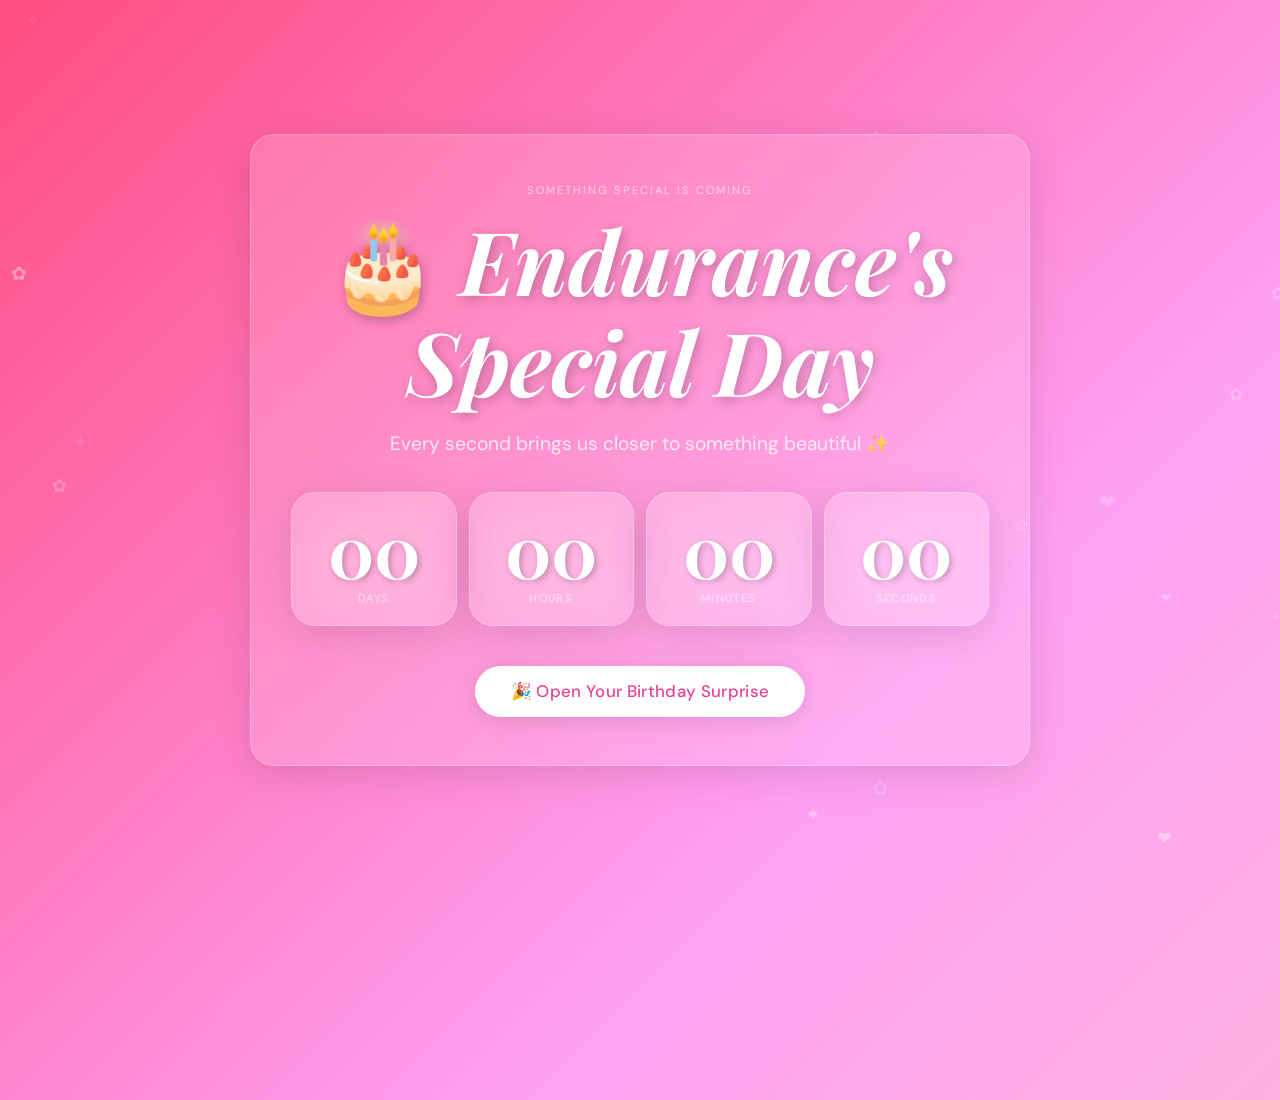
==== commit 30887d4f: "added margin bottom of 200px to fix the scroll issue" ====
--- a/index.html
+++ b/index.html
@@ -7,14 +7,14 @@
   <script src="https://cdn.tailwindcss.com"></script>
   <script src="https://cdn.jsdelivr.net/npm/canvas-confetti@1.9.3/dist/confetti.browser.min.js"></script>
   <link href="https://fonts.googleapis.com/css2?family=Playfair+Display:ital,wght@0,700;1,700&family=DM+Sans:wght@400;500&display=swap" rel="stylesheet" />
-  <link rel="stylesheet" href="style (3).css" />
+  <link rel="stylesheet" href="style (2).css" />
 </head>
 <body>
 
   <!-- ░░ BACKGROUND MUSIC ░░ -->
-  <audio id="bgMusic">
+  <!-- <audio id="bgMusic">
     <source src="assets/Chris Brown - With You.mp3" type="audio/mpeg" />
-  </audio>
+  </audio> -->
 
   <!-- ░░ PARTICLES LAYER (shared, always behind) ░░ -->
   <canvas id="particles" aria-hidden="true"></canvas>
--- a/style (2).css
+++ b/style (2).css
@@ -0,0 +1,659 @@
+/* ═══════════════════════════════════════════
+   RESET & BASE
+═══════════════════════════════════════════ */
+*, *::before, *::after {
+  margin: 0;
+  padding: 0;
+  box-sizing: border-box;
+  -webkit-tap-highlight-color: transparent;
+}
+
+:root {
+  --font-display: 'Playfair Display', Georgia, serif;
+  --font-body:    'DM Sans', system-ui, sans-serif;
+  --glass-bg:     rgba(255, 255, 255, 0.15);
+  --glass-border: rgba(255, 255, 255, 0.22);
+  --glass-blur:   blur(24px);
+  --white:        #ffffff;
+  --white-80:     rgba(255, 255, 255, 0.8);
+  --white-60:     rgba(255, 255, 255, 0.6);
+  --white-40:     rgba(255, 255, 255, 0.4);
+  --shadow:       0 8px 40px rgba(0, 0, 0, 0.12);
+  --transition:   0.55s cubic-bezier(0.4, 0, 0.2, 1);
+}
+
+html {
+  scroll-behavior: smooth;
+  -webkit-text-size-adjust: 100%;
+}
+
+body {
+  font-family: var(--font-body);
+  background: linear-gradient(-45deg, #ff6b9d, #ff8fab, #ffb3c6, #ff6b6b, #ffc2d1, #ff9ff3, #ff4d80);
+  background-size: 400% 400%;
+  animation: gradientShift 15s ease infinite;
+  min-height: 100vh;
+  min-height: 100dvh;
+  overflow-x: hidden;
+  margin-bottom: 200px;
+}
+
+@keyframes gradientShift {
+  0%   { background-position: 0% 50%; }
+  50%  { background-position: 100% 50%; }
+  100% { background-position: 0% 50%; }
+}
+
+
+/* ═══════════════════════════════════════════
+   PARTICLES CANVAS
+═══════════════════════════════════════════ */
+#particles {
+  position: fixed;
+  inset: 0;
+  pointer-events: none;
+  z-index: 0;
+}
+
+
+/* ═══════════════════════════════════════════
+   PAGE TRANSITION OVERLAY
+═══════════════════════════════════════════ */
+#overlay {
+  position: fixed;
+  inset: 0;
+  background: rgba(255, 255, 255, 0);
+  pointer-events: none;
+  z-index: 100;
+  transition: background 0.35s ease;
+}
+
+#overlay.flash {
+  background: rgba(255, 255, 255, 0.55);
+}
+
+
+/* ═══════════════════════════════════════════
+   VIEW SYSTEM
+═══════════════════════════════════════════ */
+.view {
+  position: absolute;
+  inset: 0;
+  min-height: 100vh;
+  min-height: 100dvh;
+  display: flex;
+  align-items: center;
+  justify-content: center;
+  padding: 1.5rem 1rem;
+  padding-left:  max(1rem, env(safe-area-inset-left));
+  padding-right: max(1rem, env(safe-area-inset-right));
+  z-index: 1;
+  opacity: 0;
+  transform: translateY(32px);
+  pointer-events: none;
+  transition: opacity var(--transition), transform var(--transition);
+  overflow-y: auto;
+  overflow-x: hidden;
+  -webkit-overflow-scrolling: touch;
+}
+
+.view.active {
+  opacity: 1;
+  transform: translateY(0);
+  pointer-events: auto;
+}
+
+.view.exit {
+  opacity: 0;
+  transform: translateY(-32px);
+  pointer-events: none;
+}
+
+#view-memories,
+#view-gallery {
+  align-items: flex-start;
+  padding-top: 3rem;
+  padding-bottom: 5rem;
+}
+
+
+/* ═══════════════════════════════════════════
+   GLASSMORPHISM CARD
+═══════════════════════════════════════════ */
+.glass-card {
+  background: var(--glass-bg);
+  backdrop-filter: var(--glass-blur);
+  -webkit-backdrop-filter: var(--glass-blur);
+  border-radius: 24px;
+  border: 1px solid var(--glass-border);
+  box-shadow: var(--shadow);
+}
+
+.card-center {
+  width: 100%;
+  max-width: 780px;
+  padding: 3rem 2.5rem;
+  text-align: center;
+}
+
+.view-inner {
+  width: 100%;
+  max-width: 1100px;
+}
+
+
+/* ═══════════════════════════════════════════
+   TYPOGRAPHY
+═══════════════════════════════════════════ */
+.eyebrow {
+  font-family: var(--font-body);
+  font-size: 0.7rem;
+  letter-spacing: 0.18em;
+  text-transform: uppercase;
+  color: var(--white-60);
+  margin-bottom: 0.75rem;
+}
+
+.display-title {
+  font-family: var(--font-display);
+  font-style: italic;
+  font-size: clamp(2rem, 7vw, 5.5rem);
+  color: var(--white);
+  text-shadow: 2px 3px 12px rgba(0,0,0,0.25);
+  line-height: 1.15;
+  margin-bottom: 1rem;
+}
+
+.hero-name {
+  font-size: clamp(2.2rem, 8vw, 6.5rem);
+}
+
+.section-title {
+  font-family: var(--font-display);
+  font-style: italic;
+  font-size: clamp(1.6rem, 5vw, 3.2rem);
+  color: var(--white);
+  text-shadow: 2px 2px 8px rgba(0,0,0,0.2);
+  margin-bottom: 2rem;
+  line-height: 1.2;
+}
+
+.subtitle {
+  font-size: clamp(0.95rem, 2.5vw, 1.2rem);
+  color: var(--white-80);
+  line-height: 1.7;
+  margin-bottom: 2rem;
+}
+
+
+/* ═══════════════════════════════════════════
+   COUNTDOWN
+═══════════════════════════════════════════ */
+.countdown-grid {
+  display: grid;
+  grid-template-columns: repeat(4, 1fr);
+  gap: 0.75rem;
+  margin-top: 0.5rem;
+}
+
+.clock-block {
+  display: flex;
+  flex-direction: column;
+  align-items: center;
+  justify-content: center;
+  padding: 1.25rem 0.5rem;
+  gap: 0.35rem;
+}
+
+.clock-num {
+  font-family: var(--font-display);
+  font-size: clamp(2rem, 8vw, 4.5rem);
+  color: var(--white);
+  text-shadow: 2px 2px 6px rgba(0,0,0,0.25);
+  line-height: 1;
+  font-weight: 700;
+}
+
+.clock-label {
+  font-size: clamp(0.55rem, 1.5vw, 0.7rem);
+  letter-spacing: 0.12em;
+  text-transform: uppercase;
+  color: var(--white-60);
+}
+
+.pulse .clock-num {
+  animation: pulse 2s ease-in-out infinite;
+}
+
+@keyframes pulse {
+  0%, 100% { opacity: 1; }
+  50%       { opacity: 0.65; }
+}
+
+.float {
+  animation: float 4s ease-in-out infinite;
+}
+
+@keyframes float {
+  0%, 100% { transform: translateY(0); }
+  50%       { transform: translateY(-10px); }
+}
+
+
+/* ═══════════════════════════════════════════
+   BUTTONS
+═══════════════════════════════════════════ */
+.main-btn {
+  display: inline-block;
+  background: var(--white);
+  color: #e84393;
+  padding: 0.9rem 2.25rem;
+  min-height: 48px;
+  border-radius: 999px;
+  font-family: var(--font-body);
+  font-size: clamp(0.95rem, 2.5vw, 1.05rem);
+  font-weight: 500;
+  letter-spacing: 0.02em;
+  border: none;
+  cursor: pointer;
+  box-shadow: 0 4px 24px rgba(0,0,0,0.12);
+  transition: transform 0.25s ease, box-shadow 0.25s ease;
+  white-space: nowrap;
+}
+
+@media (hover: hover) {
+  .main-btn:hover {
+    transform: scale(1.06) translateY(-2px);
+    box-shadow: 0 8px 32px rgba(0,0,0,0.18);
+  }
+}
+
+.main-btn:active {
+  transform: scale(0.96);
+}
+
+.ghost-btn {
+  background: rgba(255,255,255,0.2);
+  color: var(--white);
+  border: 1.5px solid rgba(255,255,255,0.4);
+}
+
+@media (hover: hover) {
+  .ghost-btn:hover {
+    background: rgba(255,255,255,0.32);
+  }
+}
+
+.hidden {
+  display: none !important;
+}
+
+
+/* ═══════════════════════════════════════════
+   MEMORY CARDS
+═══════════════════════════════════════════ */
+.cards-grid {
+  display: grid;
+  grid-template-columns: repeat(auto-fit, minmax(min(280px, 100%), 1fr));
+  gap: 1.25rem;
+}
+
+.memory-card {
+  padding: 1.75rem 1.5rem;
+  text-align: center;
+  color: var(--white);
+  opacity: 0;
+  transform: translateY(24px);
+  transition: transform 0.35s ease, box-shadow 0.35s ease, opacity 0.5s ease;
+}
+
+.memory-card.visible {
+  opacity: 1;
+  transform: translateY(0);
+}
+
+@media (hover: hover) {
+  .memory-card:hover {
+    transform: translateY(-8px) scale(1.02);
+    box-shadow: 0 16px 48px rgba(0,0,0,0.18);
+  }
+}
+
+.card-emoji {
+  display: block;
+  font-size: 2.5rem;
+  margin-bottom: 0.75rem;
+}
+
+.card-heading {
+  font-family: var(--font-display);
+  font-style: italic;
+  font-size: clamp(1.2rem, 3.5vw, 1.5rem);
+  color: var(--white);
+  margin-bottom: 0.6rem;
+}
+
+.card-body {
+  font-size: clamp(0.875rem, 2vw, 0.95rem);
+  color: var(--white-80);
+  line-height: 1.75;
+}
+
+.stagger-1 { transition-delay: 0.05s; }
+.stagger-2 { transition-delay: 0.15s; }
+.stagger-3 { transition-delay: 0.25s; }
+.stagger-4 { transition-delay: 0.35s; }
+.stagger-5 { transition-delay: 0.45s; }
+.stagger-6 { transition-delay: 0.55s; }
+
+
+/* ═══════════════════════════════════════════
+   PHOTO GALLERY — POLAROID STYLE
+═══════════════════════════════════════════ */
+.gallery-grid {
+  display: grid;
+  grid-template-columns: repeat(auto-fit, minmax(min(240px, 100%), 1fr));
+  gap: 1.5rem;
+}
+
+.polaroid {
+  padding: 0.875rem 0.875rem 1.25rem;
+  transform: rotate(var(--rotate, 0deg));
+  opacity: 0;
+  transition: transform 0.4s ease, box-shadow 0.4s ease, opacity 0.5s ease;
+  will-change: transform;
+  cursor: pointer;
+}
+
+.polaroid.visible {
+  opacity: 1;
+}
+
+@media (hover: hover) {
+  .polaroid:hover {
+    transform: rotate(0deg) scale(1.05) translateY(-6px);
+    box-shadow: 0 20px 56px rgba(0,0,0,0.22);
+    z-index: 2;
+  }
+}
+
+.polaroid:active {
+  transform: rotate(0deg) scale(0.97);
+}
+
+.polaroid img {
+  width: 100%;
+  aspect-ratio: 4/3;
+  border-radius: 12px;
+  object-fit: cover;
+  display: block;
+}
+
+.photo-placeholder {
+  width: 100%;
+  aspect-ratio: 4/3;
+  background: rgba(255,255,255,0.1);
+  display: flex;
+  flex-direction: column;
+  align-items: center;
+  justify-content: center;
+  gap: 0.5rem;
+  font-size: 2rem;
+  border-radius: 12px;
+}
+
+.photo-placeholder span {
+  font-size: 0.65rem;
+  font-family: var(--font-body);
+  color: var(--white-60);
+  letter-spacing: 0.1em;
+}
+
+.polaroid-caption {
+  color: var(--white-80);
+  font-size: 0.875rem;
+  text-align: center;
+  margin-top: 0.875rem;
+  font-style: italic;
+  line-height: 1.5;
+}
+
+
+/* ═══════════════════════════════════════════
+   LIGHTBOX
+═══════════════════════════════════════════ */
+#lightbox {
+  position: fixed;
+  inset: 0;
+  background: rgba(0, 0, 0, 0.92);
+  z-index: 200;
+  display: flex;
+  flex-direction: column;
+  align-items: center;
+  justify-content: center;
+  padding: 2rem 1.5rem;
+  gap: 1rem;
+  opacity: 0;
+  pointer-events: none;
+  transition: opacity 0.3s ease;
+}
+
+#lightbox.open {
+  opacity: 1;
+  pointer-events: auto;
+}
+
+#lightbox-img {
+  max-width: 100%;
+  max-height: 75vh;
+  border-radius: 16px;
+  object-fit: contain;
+  box-shadow: 0 8px 60px rgba(0,0,0,0.6);
+  transform: scale(0.92);
+  transition: transform 0.35s cubic-bezier(0.34, 1.56, 0.64, 1);
+}
+
+#lightbox.open #lightbox-img {
+  transform: scale(1);
+}
+
+#lightbox-caption {
+  color: rgba(255,255,255,0.75);
+  font-family: var(--font-display);
+  font-style: italic;
+  font-size: 1rem;
+  text-align: center;
+}
+
+#lightbox-close {
+  position: absolute;
+  top: 1.25rem;
+  right: 1.5rem;
+  background: rgba(255,255,255,0.15);
+  border: 1px solid rgba(255,255,255,0.25);
+  color: white;
+  font-size: 1.1rem;
+  width: 44px;
+  height: 44px;
+  border-radius: 50%;
+  cursor: pointer;
+  display: flex;
+  align-items: center;
+  justify-content: center;
+  transition: background 0.2s ease;
+}
+
+#lightbox-close:hover {
+  background: rgba(255,255,255,0.28);
+}
+
+
+/* ═══════════════════════════════════════════
+   FINAL LETTER
+═══════════════════════════════════════════ */
+#view-letter {
+  align-items: center;
+  padding-top: 2.5rem;
+  padding-bottom: 2.5rem;
+}
+
+.letter-card {
+  /* Override .card-center's 780px cap — letter reads better narrower */
+  max-width: 600px;
+  width: 100%;
+  padding: 3rem 3rem;
+  text-align: center;
+}
+
+.letter-body {
+  display: flex;
+  flex-direction: column;
+  gap: 1.4rem;
+  margin: 1.25rem 0 0.75rem;
+  text-align: left;
+}
+
+.letter-body p {
+  font-family: var(--font-display);
+  font-style: italic;
+  font-size: clamp(1.05rem, 1.8vw, 1.3rem);
+  color: var(--white);
+  line-height: 1.75;
+  text-shadow: 1px 1px 4px rgba(0,0,0,0.2);
+}
+
+.letter-sign {
+  font-family: var(--font-display);
+  font-style: italic;
+  font-size: 1.15rem;
+  color: var(--white-60);
+  margin-top: 2rem;
+  line-height: 1.6;
+  text-align: left;
+}
+
+.btn-row {
+  display: flex;
+  flex-wrap: wrap;
+  gap: 1rem;
+  justify-content: center;
+  margin-top: 2.5rem;
+}
+
+
+/* ═══════════════════════════════════════════
+   RESPONSIVE — MOBILE
+═══════════════════════════════════════════ */
+
+/* Small phones */
+@media (max-width: 380px) {
+  .card-center { padding: 2rem 1.25rem; border-radius: 18px; }
+  .countdown-grid { gap: 0.5rem; }
+  .clock-block { padding: 1rem 0.25rem; }
+  .main-btn { padding: 0.875rem 1.5rem; font-size: 0.9rem; }
+}
+
+/* Regular phones */
+@media (max-width: 640px) {
+  .card-center { padding: 2.25rem 1.5rem; }
+  .cards-grid { grid-template-columns: 1fr; }
+  .gallery-grid { grid-template-columns: 1fr 1fr; gap: 0.875rem; }
+  .polaroid { --rotate: 0deg !important; }
+  #view-memories, #view-gallery { padding-top: 2rem; padding-bottom: 4rem; }
+  .letter-body { text-align: center; }
+  .letter-sign { text-align: center; }
+}
+
+/* Landscape phones */
+@media (max-height: 500px) and (orientation: landscape) {
+  .view { align-items: flex-start; padding-top: 1.5rem; padding-bottom: 2rem; }
+  .display-title { font-size: clamp(1.6rem, 5vw, 3rem); margin-bottom: 0.5rem; }
+  .subtitle { margin-bottom: 1rem; }
+  .countdown-grid { gap: 0.5rem; }
+  .clock-block { padding: 0.75rem 0.5rem; }
+}
+
+/* ── Letter page: tablets and below (≤ 768px) ── */
+@media (max-width: 768px) {
+  .letter-card {
+    padding: 2.25rem 2rem;
+  }
+}
+
+/* ── Letter page: phones (≤ 480px) ── */
+@media (max-width: 480px) {
+  #view-letter {
+    padding-top: 1.5rem;
+    padding-bottom: 1.5rem;
+    align-items: flex-start;
+  }
+
+  .letter-card {
+    padding: 1.75rem 1.5rem 2rem;
+    border-radius: 20px;
+  }
+
+  #view-letter .section-title {
+    font-size: clamp(1.4rem, 6.5vw, 1.9rem);
+    margin-bottom: 0.75rem;
+  }
+
+  .letter-body {
+    gap: 1rem;
+    margin: 0.75rem 0 0.5rem;
+  }
+
+  .letter-body p {
+    font-size: clamp(0.95rem, 4vw, 1.05rem);
+    line-height: 1.75;
+  }
+
+  .letter-sign {
+    font-size: 1rem;
+    margin-top: 1.5rem;
+  }
+
+  /* Stack buttons vertically, full-width */
+  .btn-row {
+    flex-direction: column;
+    align-items: stretch;
+    gap: 0.75rem;
+    margin-top: 1.75rem;
+  }
+
+  .btn-row .main-btn {
+    width: 100%;
+    text-align: center;
+  }
+}
+
+/* ── Letter page: short viewports (landscape phones / notched) ── */
+@media (max-height: 600px) {
+  #view-letter {
+    align-items: flex-start;
+    padding-top: 1.25rem;
+    padding-bottom: 1.25rem;
+  }
+
+  .letter-card {
+    padding: 1.5rem 1.5rem 1.75rem;
+  }
+
+  .letter-body {
+    gap: 0.75rem;
+    margin: 0.5rem 0 0.25rem;
+  }
+
+  .letter-body p {
+    font-size: 0.9rem;
+    line-height: 1.6;
+  }
+
+  .letter-sign {
+    margin-top: 0.875rem;
+  }
+
+  .btn-row {
+    margin-top: 1.25rem;
+  }
+}
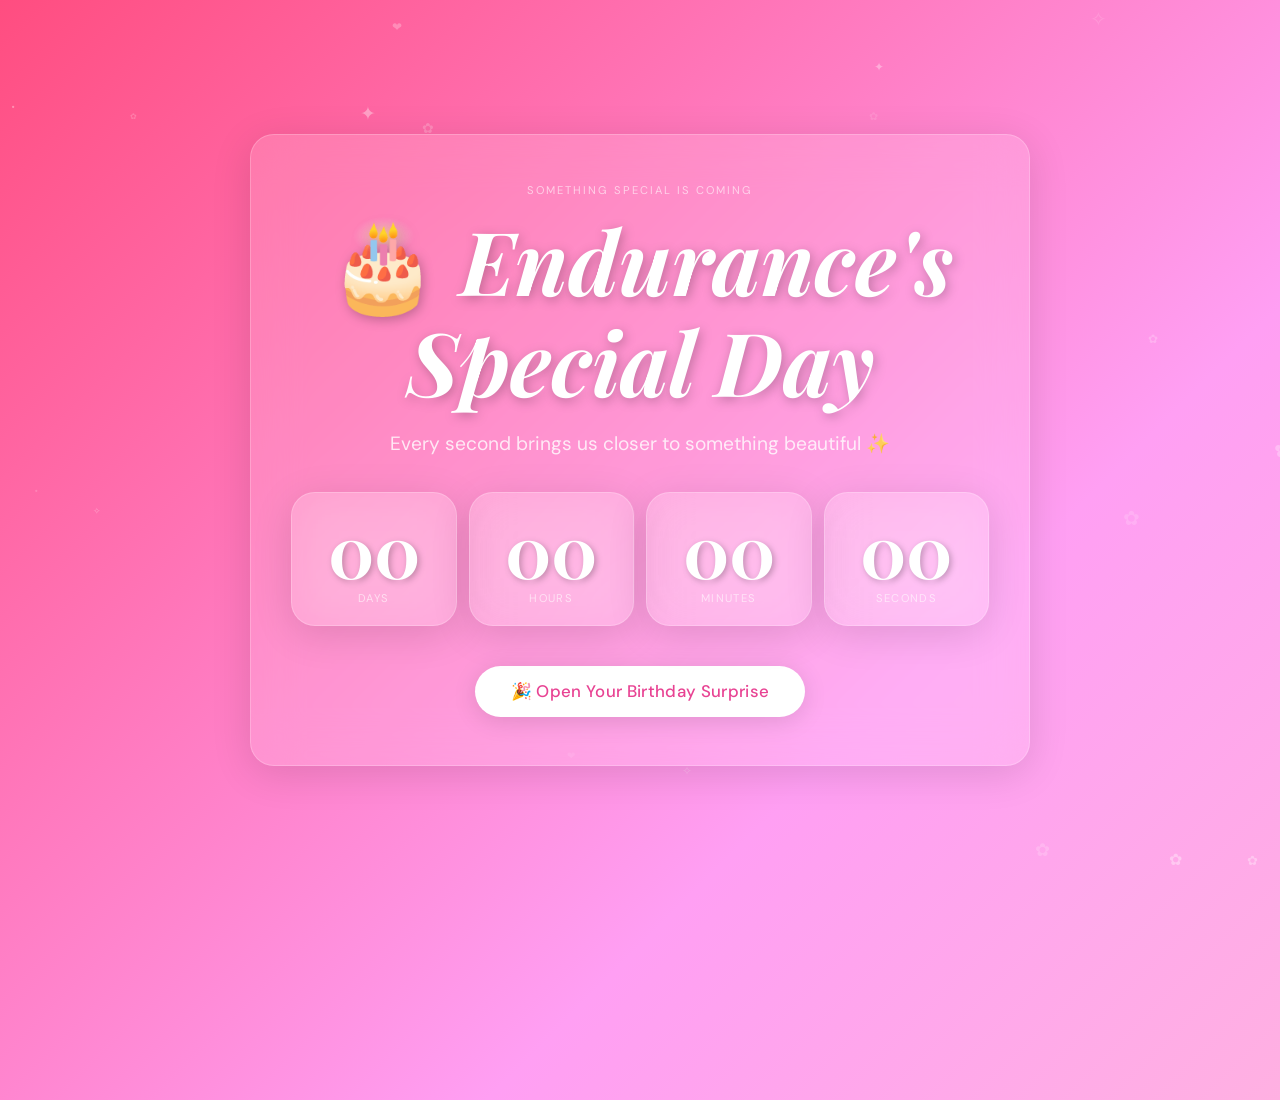
==== commit 5d8bb310: "uncommented the audio element" ====
--- a/index.html
+++ b/index.html
@@ -12,9 +12,9 @@
 <body>
 
   <!-- ░░ BACKGROUND MUSIC ░░ -->
-  <!-- <audio id="bgMusic">
+  <audio id="bgMusic">
     <source src="assets/Chris Brown - With You.mp3" type="audio/mpeg" />
-  </audio> -->
+  </audio>
 
   <!-- ░░ PARTICLES LAYER (shared, always behind) ░░ -->
   <canvas id="particles" aria-hidden="true"></canvas>
